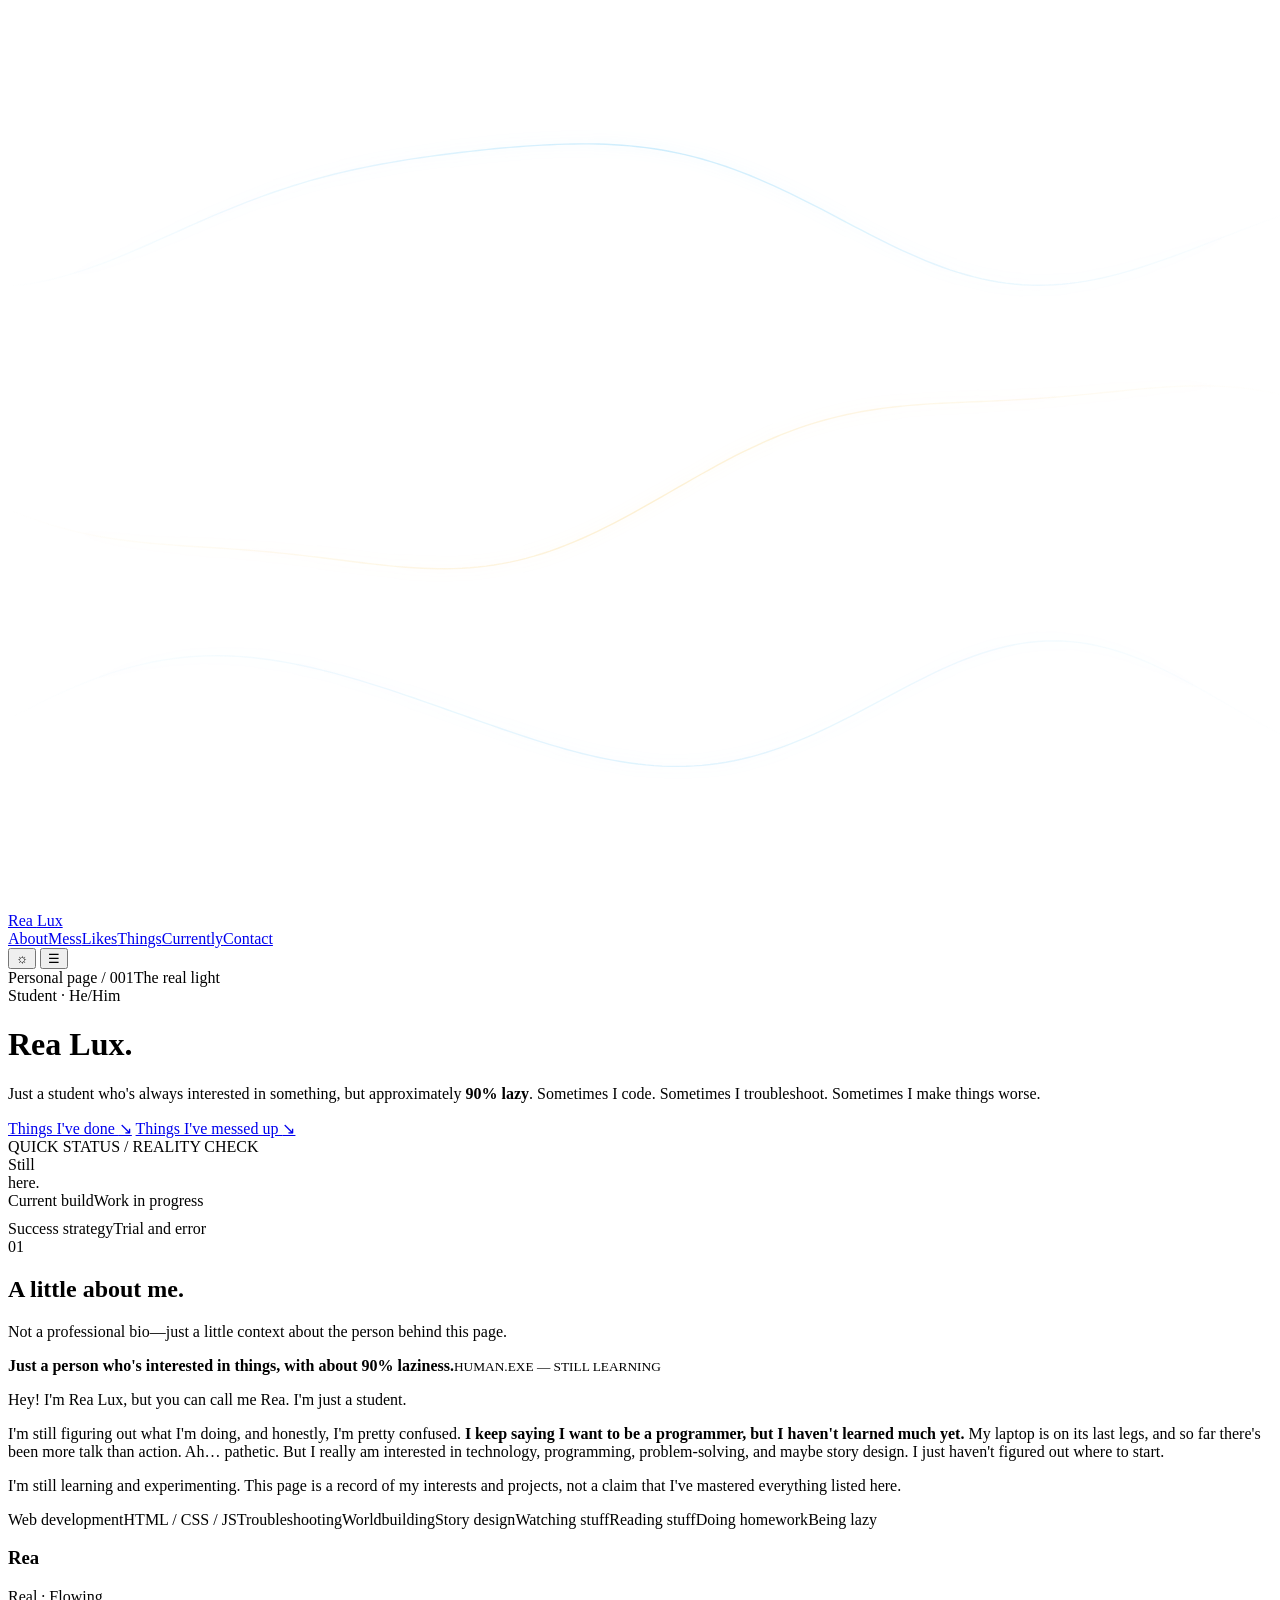
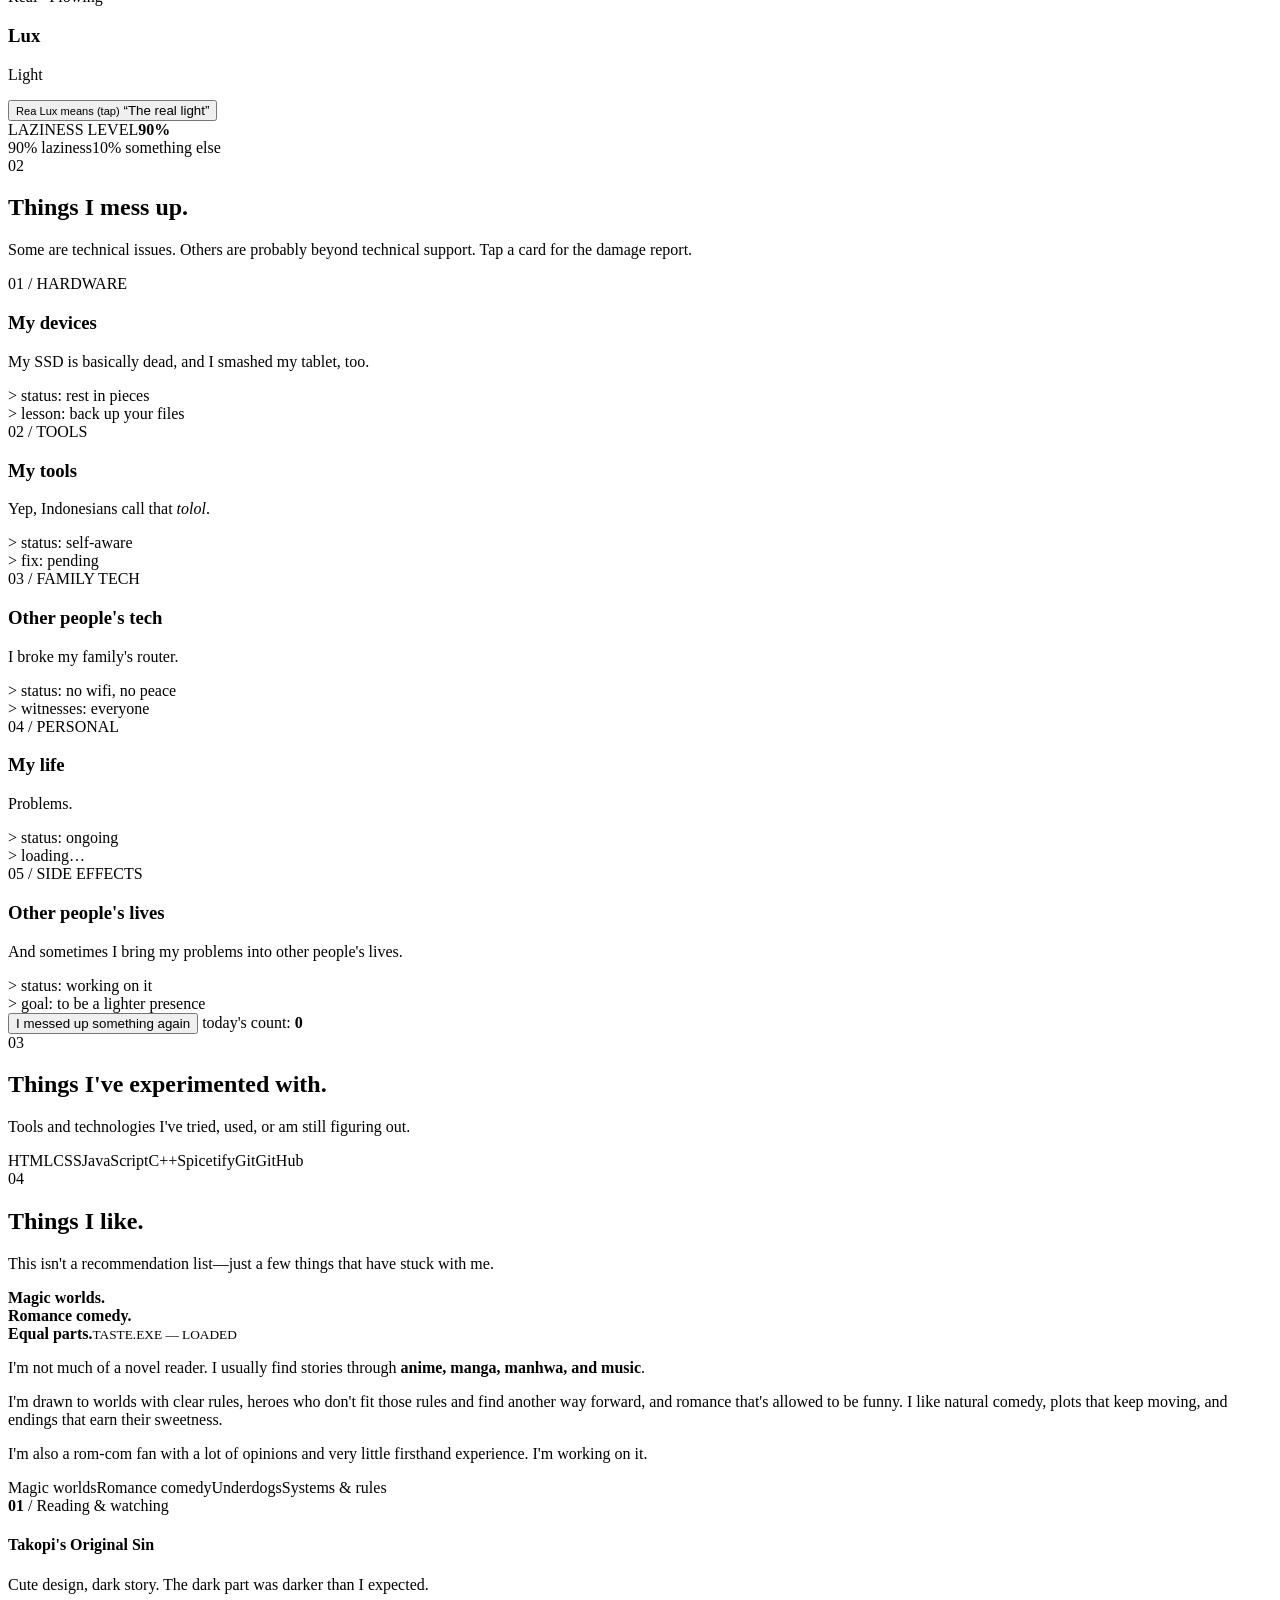
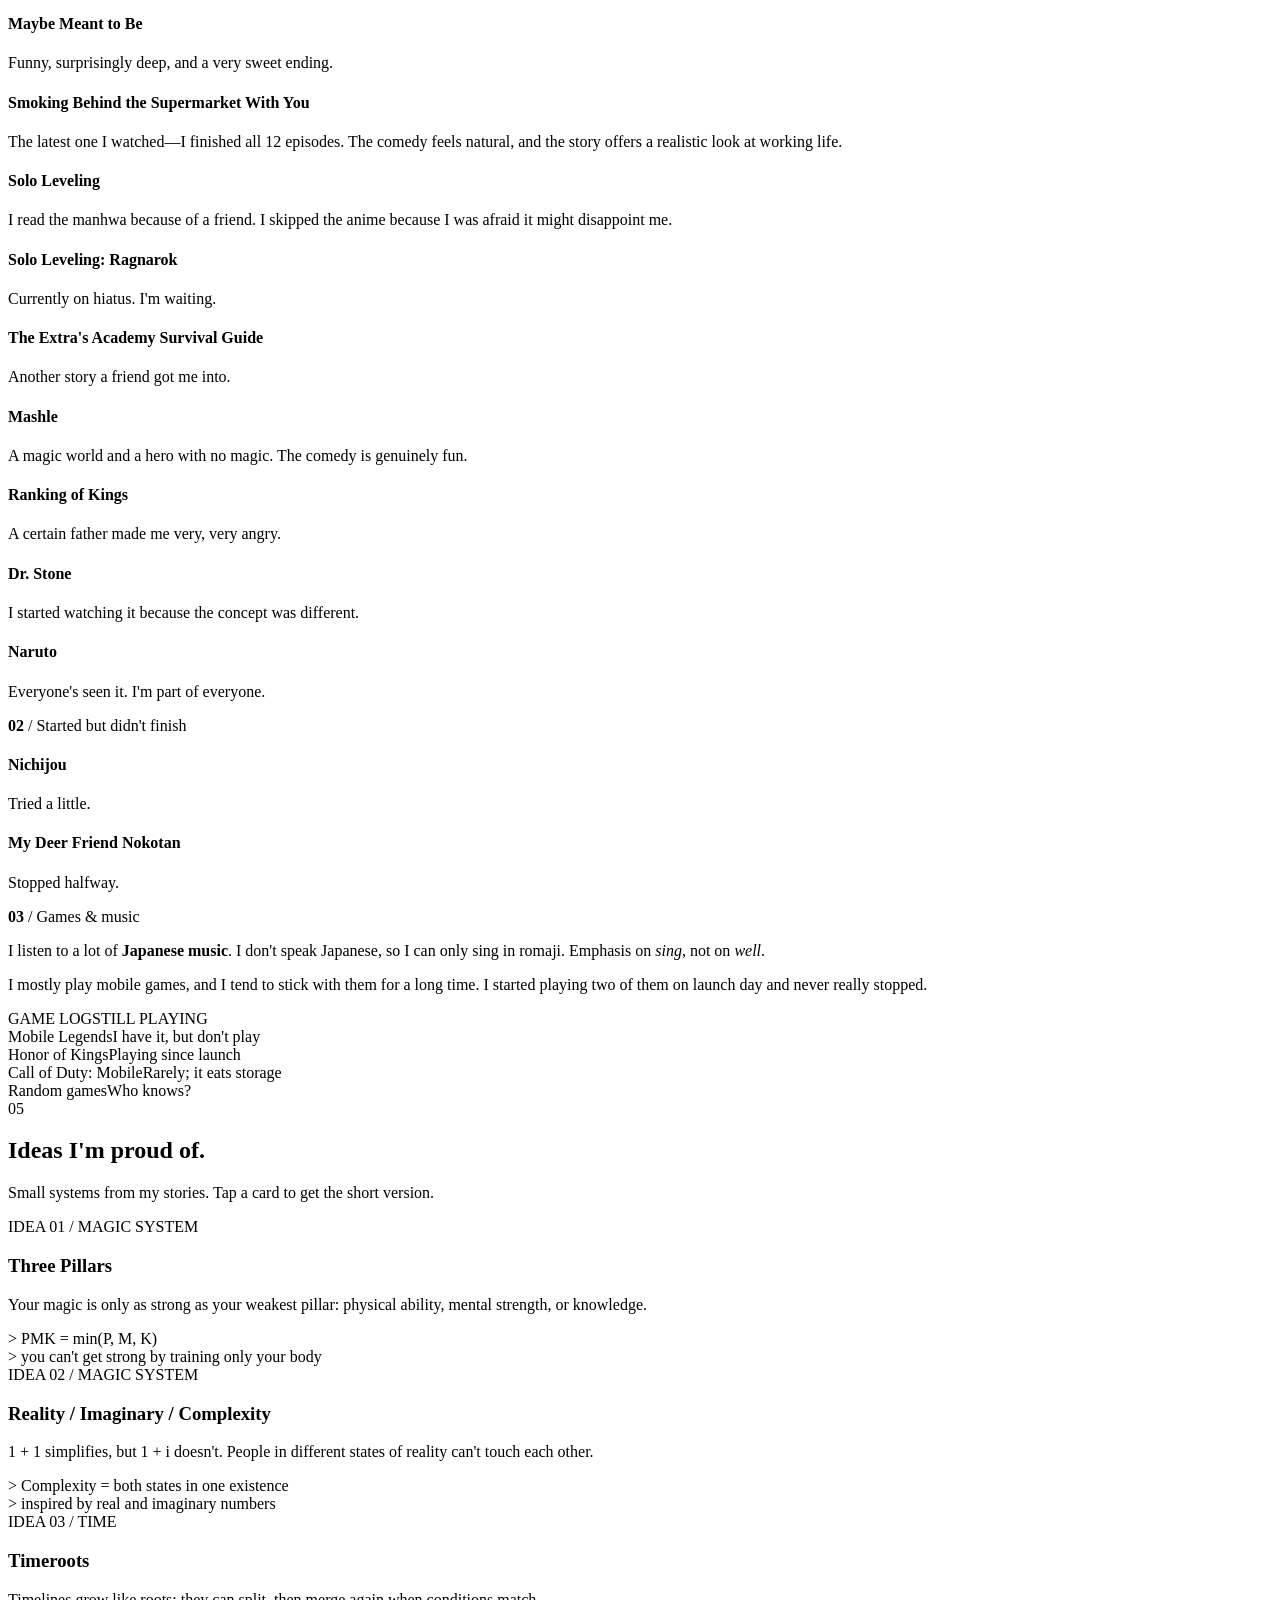
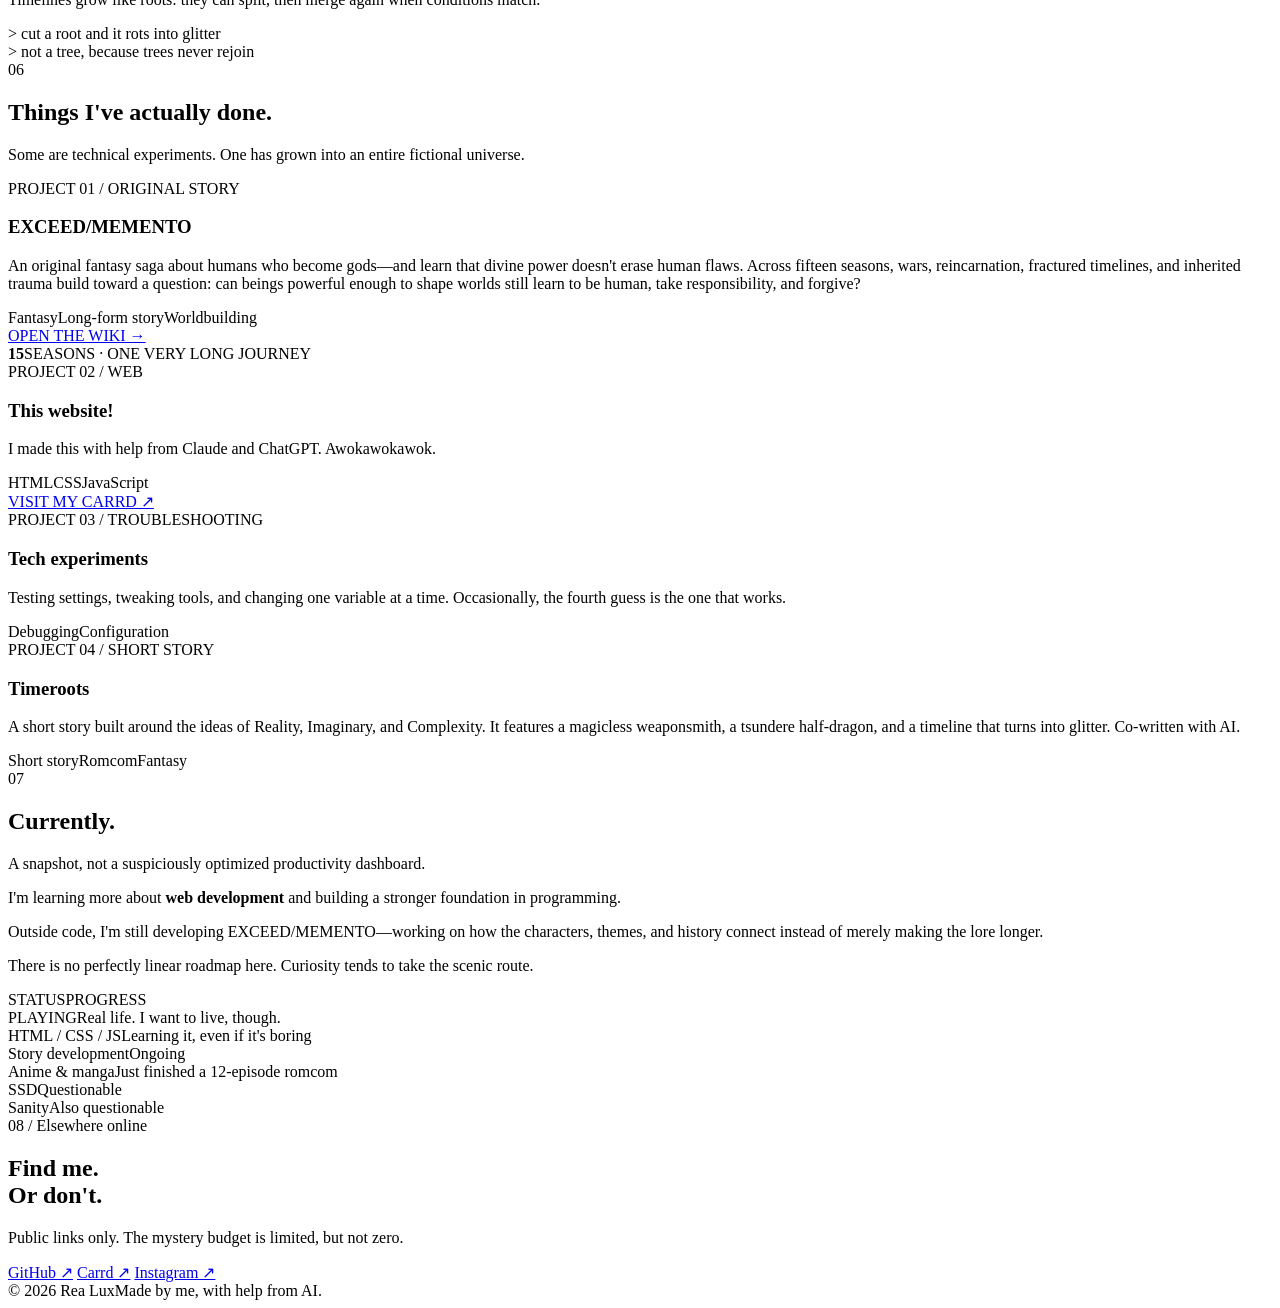
==== index.html @ b7e5e101 "Add files via upload Adding html" ====
<!DOCTYPE html>
<html lang="en">
<head>
<meta charset="UTF-8">
<meta name="viewport" content="width=device-width, initial-scale=1.0">
<meta name="description" content="Rea Lux — student">
<meta name="theme-color" content="#0b0b0d">
<title>Rea Lux — The Real Light</title>
<link rel="stylesheet" href="styles.css">
</head>
<body>
<canvas id="flow" aria-hidden="true"></canvas>

<header><nav class="wrap" aria-label="Main navigation">
  <a class="brand" href="#home">Rea <span>Lux</span></a>
  <div class="nav-right">
    <div class="nav-links" id="navLinks">
      <a href="#about">About</a><a href="#mess">Mess</a><a href="#likes">Likes</a><a href="#projects">Things</a><a href="#currently">Currently</a><a href="#contact">Contact</a>
    </div>
    <button class="icon-button" id="themeBtn" type="button" aria-label="Switch to light mode" title="Switch theme">☼</button>
    <button class="icon-button" id="menuBtn" type="button" aria-label="Open menu" aria-expanded="false">☰</button>
  </div>
</nav></header>

<main id="home">
  <!-- HERO -->
  <div class="wrap hero">
    <div class="hero-kicker"><span>Personal page / 001</span><span>The real light</span></div>
    <div class="hero-layout">
      <div>
        <div class="eyebrow">Student · He/Him</div>
        <h1><span class="rea">Rea</span> <span class="lux">Lux</span><span class="period">.</span></h1>
        <p class="hero-copy">Just a student who's always interested in something, but approximately <strong>90% lazy</strong>. Sometimes I code. Sometimes I troubleshoot. Sometimes I make things worse.</p>
        <div class="hero-actions">
          <a class="button primary" href="#projects">Things I've done <span>↘</span></a>
          <a class="button" href="#mess">Things I've messed up <span>↘</span></a>
        </div>
      </div>
      <aside class="hero-card">
        <div>
          <div class="hero-card-title">QUICK STATUS / REALITY CHECK</div>
          <div class="hero-card-mark">Still<br>here<span>.</span></div>
        </div>
        <div>
          <div class="card-rule"></div>
          <div class="meta-row"><span>Current build</span><span>Work in progress</span></div>
          <div class="meta-row" style="margin-top:10px"><span>Success strategy</span><span>Trial and error</span></div>
        </div>
      </aside>
    </div>
  </div>

  <!-- ABOUT -->
  <section id="about"><div class="wrap">
    <div class="section-heading reveal"><span class="section-index">01</span><h2>A little about me.</h2><p>Not a professional bio—just a little context about the person behind this page.</p></div>
    <div class="about-layout reveal">
      <div class="about-note"><strong>Just a person who's interested in things, with about 90% laziness.</strong><small>HUMAN.EXE — STILL LEARNING</small></div>
      <div class="about-copy">
        <p>Hey! I'm Rea Lux, but you can call me Rea. I'm just a student.</p>
        <p>I'm still figuring out what I'm doing, and honestly, I'm pretty confused. <strong>I keep saying I want to be a programmer, but I haven't learned much yet.</strong> My laptop is on its last legs, and so far there's been more talk than action. Ah… pathetic. But I really am interested in technology, programming, problem-solving, and maybe story design. I just haven't figured out where to start.</p>
        <p>I'm still learning and experimenting. This page is a record of my interests and projects, not a claim that I've mastered everything listed here.</p>
        <div class="chips"><span class="chip">Web development</span><span class="chip">HTML / CSS / JS</span><span class="chip">Troubleshooting</span><span class="chip">Worldbuilding</span><span class="chip">Story design</span><span class="chip">Watching stuff</span><span class="chip">Reading stuff</span><span class="chip">Doing homework</span><span class="chip">Being lazy</span></div>
      </div>
    </div>

    <div class="name-box reveal">
      <div class="name-part rea"><h3>Rea</h3><p>Real · Flowing</p></div>
      <div class="name-part lux"><h3>Lux</h3><p>Light</p></div>
      <button class="meaning" id="meaning" type="button" aria-label="Toggle meaning of Rea Lux">
        <small>Rea Lux means (tap)</small>
        <span class="big" id="meaningText">“The real light”</span>
      </button>
    </div>

    <div class="meter reveal" id="meter">
      <div class="meter-top"><span>LAZINESS LEVEL</span><b id="pct">0%</b></div>
      <div class="bar"><span id="barFill"></span></div>
      <div class="meter-legend"><span>90% laziness</span><span>10% something else</span></div>
    </div>
  </div></section>

  <!-- MESS -->
  <section id="mess"><div class="wrap">
    <div class="section-heading reveal"><span class="section-index">02</span><h2>Things I mess up.</h2><p>Some are technical issues. Others are probably beyond technical support. Tap a card for the damage report.</p></div>
    <div class="mess-grid">
      <article class="mess-card reveal" tabindex="0"><div class="card-index">01 / HARDWARE</div><h3>My devices</h3><p>My SSD is basically dead, and I smashed my tablet, too.</p><div class="extra">&gt; status: rest in pieces<br>&gt; lesson: back up your files</div></article>
      <article class="mess-card reveal" tabindex="0"><div class="card-index">02 / TOOLS</div><h3>My tools</h3><p>Yep, Indonesians call that <i>tolol</i>.</p><div class="extra">&gt; status: self-aware<br>&gt; fix: pending</div></article>
      <article class="mess-card reveal" tabindex="0"><div class="card-index">03 / FAMILY TECH</div><h3>Other people's tech</h3><p>I broke my family's router.</p><div class="extra">&gt; status: no wifi, no peace<br>&gt; witnesses: everyone</div></article>
      <article class="mess-card reveal" tabindex="0"><div class="card-index">04 / PERSONAL</div><h3>My life</h3><p>Problems.</p><div class="extra">&gt; status: ongoing<br>&gt; loading…</div></article>
      <article class="mess-card reveal" tabindex="0"><div class="card-index">05 / SIDE EFFECTS</div><h3>Other people's lives</h3><p>And sometimes I bring my problems into other people's lives.</p><div class="extra">&gt; status: working on it<br>&gt; goal: to be a lighter presence</div></article>
    </div>
    <div class="counter-row reveal">
      <button class="button" id="messBtn" type="button">I messed up something again</button>
      <span>today's count: <b id="messCount">0</b></span>
    </div>
  </div></section>

  <!-- THINGS -->
  <section id="things"><div class="wrap">
    <div class="section-heading reveal"><span class="section-index">03</span><h2>Things I've experimented with.</h2><p>Tools and technologies I've tried, used, or am still figuring out.</p></div>
    <div class="chips reveal"><span class="chip">HTML</span><span class="chip">CSS</span><span class="chip">JavaScript</span><span class="chip">C++</span><span class="chip">Spicetify</span><span class="chip">Git</span><span class="chip">GitHub</span></div>
  </div></section>

  <!-- LIKES -->
  <section id="likes"><div class="wrap">
    <div class="section-heading reveal"><span class="section-index">04</span><h2>Things I like.</h2><p>This isn't a recommendation list—just a few things that have stuck with me.</p></div>
    <div class="about-layout reveal">
      <div class="about-note"><strong>Magic worlds.<br>Romance comedy.<br>Equal parts.</strong><small>TASTE.EXE — LOADED</small></div>
      <div class="about-copy">
        <p>I'm not much of a novel reader. I usually find stories through <strong>anime, manga, manhwa, and music</strong>.</p>
        <p>I'm drawn to worlds with clear rules, heroes who don't fit those rules and find another way forward, and romance that's allowed to be funny. I like natural comedy, plots that keep moving, and endings that earn their sweetness.</p>
        <p>I'm also a rom-com fan with a lot of opinions and very little firsthand experience. I'm working on it.</p>
        <div class="chips"><span class="chip">Magic worlds</span><span class="chip">Romance comedy</span><span class="chip">Underdogs</span><span class="chip">Systems &amp; rules</span></div>
      </div>
    </div>

    <div class="sub-label reveal"><b>01</b> / Reading &amp; watching</div>
    <div class="shelf reveal">
      <div class="item"><h4>Takopi's Original Sin</h4><p>Cute design, dark story. The dark part was darker than I expected.</p></div>
      <div class="item"><h4>Maybe Meant to Be</h4><p>Funny, surprisingly deep, and a very sweet ending.</p></div>
      <div class="item"><h4>Smoking Behind the Supermarket With You</h4><p>The latest one I watched—I finished all 12 episodes. The comedy feels natural, and the story offers a realistic look at working life.</p></div>
      <div class="item"><h4>Solo Leveling</h4><p>I read the manhwa because of a friend. I skipped the anime because I was afraid it might disappoint me.</p></div>
      <div class="item"><h4>Solo Leveling: Ragnarok</h4><p>Currently on hiatus. I'm waiting.</p></div>
      <div class="item"><h4>The Extra's Academy Survival Guide</h4><p>Another story a friend got me into.</p></div>
      <div class="item"><h4>Mashle</h4><p>A magic world and a hero with no magic. The comedy is genuinely fun.</p></div>
      <div class="item"><h4>Ranking of Kings</h4><p>A certain father made me very, very angry.</p></div>
      <div class="item"><h4>Dr. Stone</h4><p>I started watching it because the concept was different.</p></div>
      <div class="item"><h4>Naruto</h4><p>Everyone's seen it. I'm part of everyone.</p></div>
    </div>

    <div class="sub-label reveal"><b>02</b> / Started but didn't finish</div>
    <div class="shelf reveal">
      <div class="item dim"><h4>Nichijou</h4><p>Tried a little.</p></div>
      <div class="item dim"><h4>My Deer Friend Nokotan</h4><p>Stopped halfway.</p></div>
    </div>

    <div class="sub-label reveal"><b>03</b> / Games &amp; music</div>
    <div class="current-layout reveal">
      <div class="current-copy">
        <p>I listen to a lot of <strong>Japanese music</strong>. I don't speak Japanese, so I can only sing in romaji. Emphasis on <em>sing</em>, not on <em>well</em>.</p>
        <p>I mostly play mobile games, and I tend to stick with them for a long time. I started playing two of them on launch day and never really stopped.</p>
      </div>
      <div class="status-card">
        <div class="status-head"><span>GAME LOG</span><span>STILL PLAYING</span></div>
        <div class="status-row"><span>Mobile Legends</span><span>I have it, but don't play</span></div>
        <div class="status-row"><span>Honor of Kings</span><span>Playing since launch</span></div>
        <div class="status-row"><span>Call of Duty: Mobile</span><span>Rarely; it eats storage</span></div>
        <div class="status-row"><span>Random games</span><span>Who knows?</span></div>
      </div>
    </div>
  </div></section>

  <!-- IDEAS -->
  <section id="ideas"><div class="wrap">
    <div class="section-heading reveal"><span class="section-index">05</span><h2>Ideas I'm proud of.</h2><p>Small systems from my stories. Tap a card to get the short version.</p></div>
    <div class="mess-grid">
      <article class="mess-card reveal" tabindex="0"><div class="card-index">IDEA 01 / MAGIC SYSTEM</div><h3>Three Pillars</h3><p>Your magic is only as strong as your weakest pillar: physical ability, mental strength, or knowledge.</p><div class="extra">&gt; PMK = min(P, M, K)<br>&gt; you can't get strong by training only your body</div></article>
      <article class="mess-card reveal" tabindex="0"><div class="card-index">IDEA 02 / MAGIC SYSTEM</div><h3>Reality / Imaginary / Complexity</h3><p>1 + 1 simplifies, but 1 + i doesn't. People in different states of reality can't touch each other.</p><div class="extra">&gt; Complexity = both states in one existence<br>&gt; inspired by real and imaginary numbers</div></article>
      <article class="mess-card reveal" tabindex="0"><div class="card-index">IDEA 03 / TIME</div><h3>Timeroots</h3><p>Timelines grow like roots: they can split, then merge again when conditions match.</p><div class="extra">&gt; cut a root and it rots into glitter<br>&gt; not a tree, because trees never rejoin</div></article>
    </div>
  </div></section>

  <!-- PROJECTS -->
  <section id="projects"><div class="wrap">
    <div class="section-heading reveal"><span class="section-index">06</span><h2>Things I've actually done.</h2><p>Some are technical experiments. One has grown into an entire fictional universe.</p></div>
    <div class="project-grid">
      <article class="project featured reveal">
        <div>
          <div class="card-index">PROJECT 01 / ORIGINAL STORY</div>
          <h3>EXCEED/MEMENTO</h3>
          <p>An original fantasy saga about humans who become gods—and learn that divine power doesn't erase human flaws. Across fifteen seasons, wars, reincarnation, fractured timelines, and inherited trauma build toward a question: can beings powerful enough to shape worlds still learn to be human, take responsibility, and forgive?</p>
          <div class="chips"><span class="chip">Fantasy</span><span class="chip">Long-form story</span><span class="chip">Worldbuilding</span></div>
          <a class="project-link" href="exceed-memento-wiki.html">OPEN THE WIKI →</a>
        </div>
        <aside class="project-stat"><strong>15</strong><span>SEASONS · ONE VERY LONG JOURNEY</span></aside>
      </article>
      <article class="project reveal">
        <div class="card-index">PROJECT 02 / WEB</div>
        <h3>This website!</h3>
        <p>I made this with help from Claude and ChatGPT. Awokawokawok.</p>
        <div class="chips"><span class="chip">HTML</span><span class="chip">CSS</span><span class="chip">JavaScript</span></div>
        <a class="project-link" href="https://realux.carrd.co/" target="_blank" rel="noopener noreferrer">VISIT MY CARRD ↗</a>
      </article>
      <article class="project reveal">
        <div class="card-index">PROJECT 03 / TROUBLESHOOTING</div>
        <h3>Tech experiments</h3>
        <p>Testing settings, tweaking tools, and changing one variable at a time. Occasionally, the fourth guess is the one that works.</p>
        <div class="chips"><span class="chip">Debugging</span><span class="chip">Configuration</span></div>
      </article>
      <article class="project reveal">
        <div class="card-index">PROJECT 04 / SHORT STORY</div>
        <h3>Timeroots</h3>
        <p>A short story built around the ideas of Reality, Imaginary, and Complexity. It features a magicless weaponsmith, a tsundere half-dragon, and a timeline that turns into glitter. Co-written with AI.</p>
        <div class="chips"><span class="chip">Short story</span><span class="chip">Romcom</span><span class="chip">Fantasy</span></div>
      </article>
    </div>
  </div></section>

  <!-- CURRENTLY -->
  <section id="currently"><div class="wrap">
    <div class="section-heading reveal"><span class="section-index">07</span><h2>Currently.</h2><p>A snapshot, not a suspiciously optimized productivity dashboard.</p></div>
    <div class="current-layout reveal">
      <div class="current-copy">
        <p>I'm learning more about <strong>web development</strong> and building a stronger foundation in programming.</p>
        <p>Outside code, I'm still developing EXCEED/MEMENTO—working on how the characters, themes, and history connect instead of merely making the lore longer.</p>
        <p>There is no perfectly linear roadmap here. Curiosity tends to take the scenic route.</p>
      </div>
      <div class="status-card">
        <div class="status-head"><span>STATUS</span><span>PROGRESS</span></div>
        <div class="status-row"><span>PLAYING</span><span>Real life. I want to live, though.</span></div>
        <div class="status-row"><span>HTML / CSS / JS</span><span>Learning it, even if it's boring</span></div>
        <div class="status-row"><span>Story development</span><span>Ongoing</span></div>
        <div class="status-row"><span>Anime &amp; manga</span><span>Just finished a 12-episode romcom</span></div>
        <div class="status-row"><span>SSD</span><span>Questionable</span></div>
        <div class="status-row"><span>Sanity</span><span>Also questionable</span></div>
      </div>
    </div>
  </div></section>

  <!-- CONTACT -->
  <section id="contact"><div class="wrap">
    <div class="contact-panel reveal">
      <div>
        <div class="eyebrow">08 / Elsewhere online</div>
        <h2>Find me.<br>Or don't.</h2>
        <p>Public links only. The mystery budget is limited, but not zero.</p>
        <div class="contact-links">
          <a href="https://github.com/Rea-Lux-Null" target="_blank" rel="noopener noreferrer">GitHub ↗</a>
          <a href="https://realux.carrd.co/" target="_blank" rel="noopener noreferrer">Carrd ↗</a>
          <a href="https://www.instagram.com/asrarea_lux" target="_blank" rel="noopener noreferrer">Instagram ↗</a>
        </div>
      </div>
    </div>
  </div></section>
</main>

<footer><div class="wrap footer-row"><span>© <span id="year"></span> Rea Lux</span><span>Made by me, with help from AI.</span></div></footer>
<div class="toast" id="toast" role="status" aria-live="polite"></div>

<script src="script.js" defer></script>
</body>
</html>
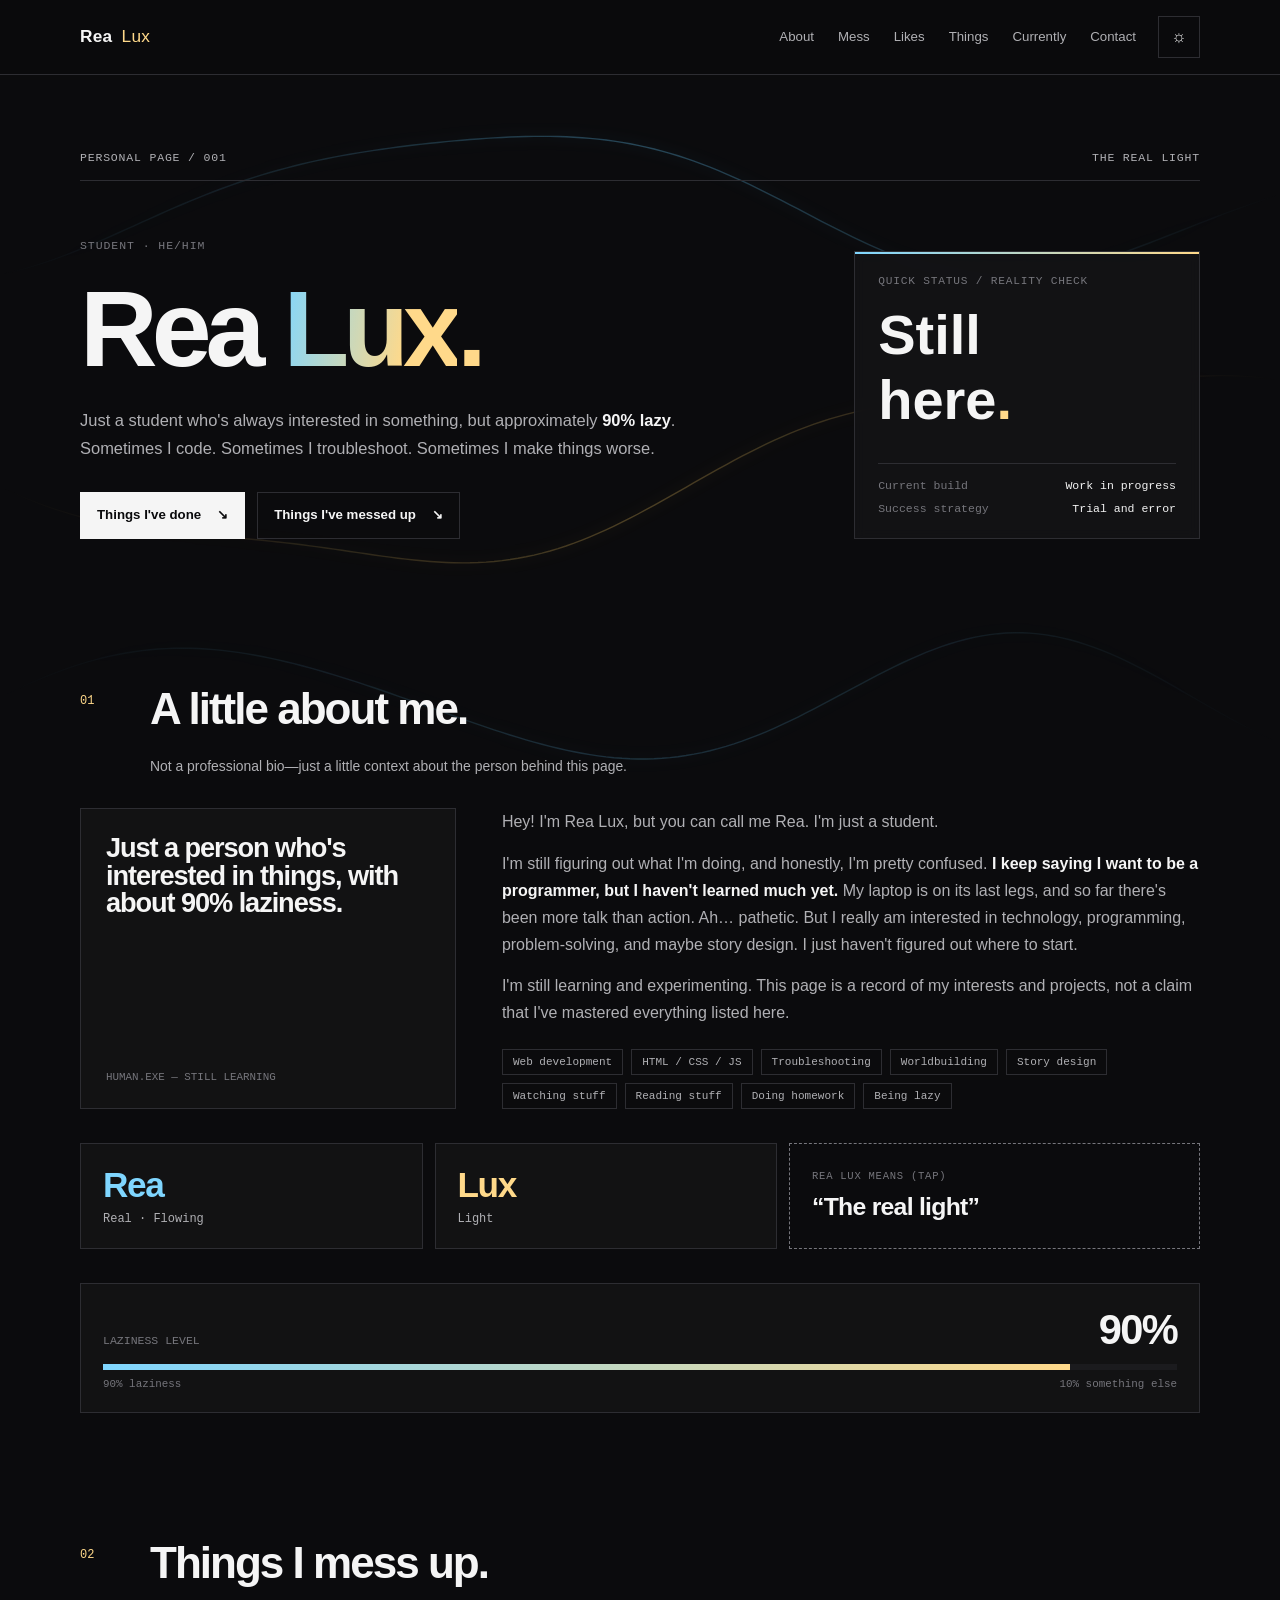
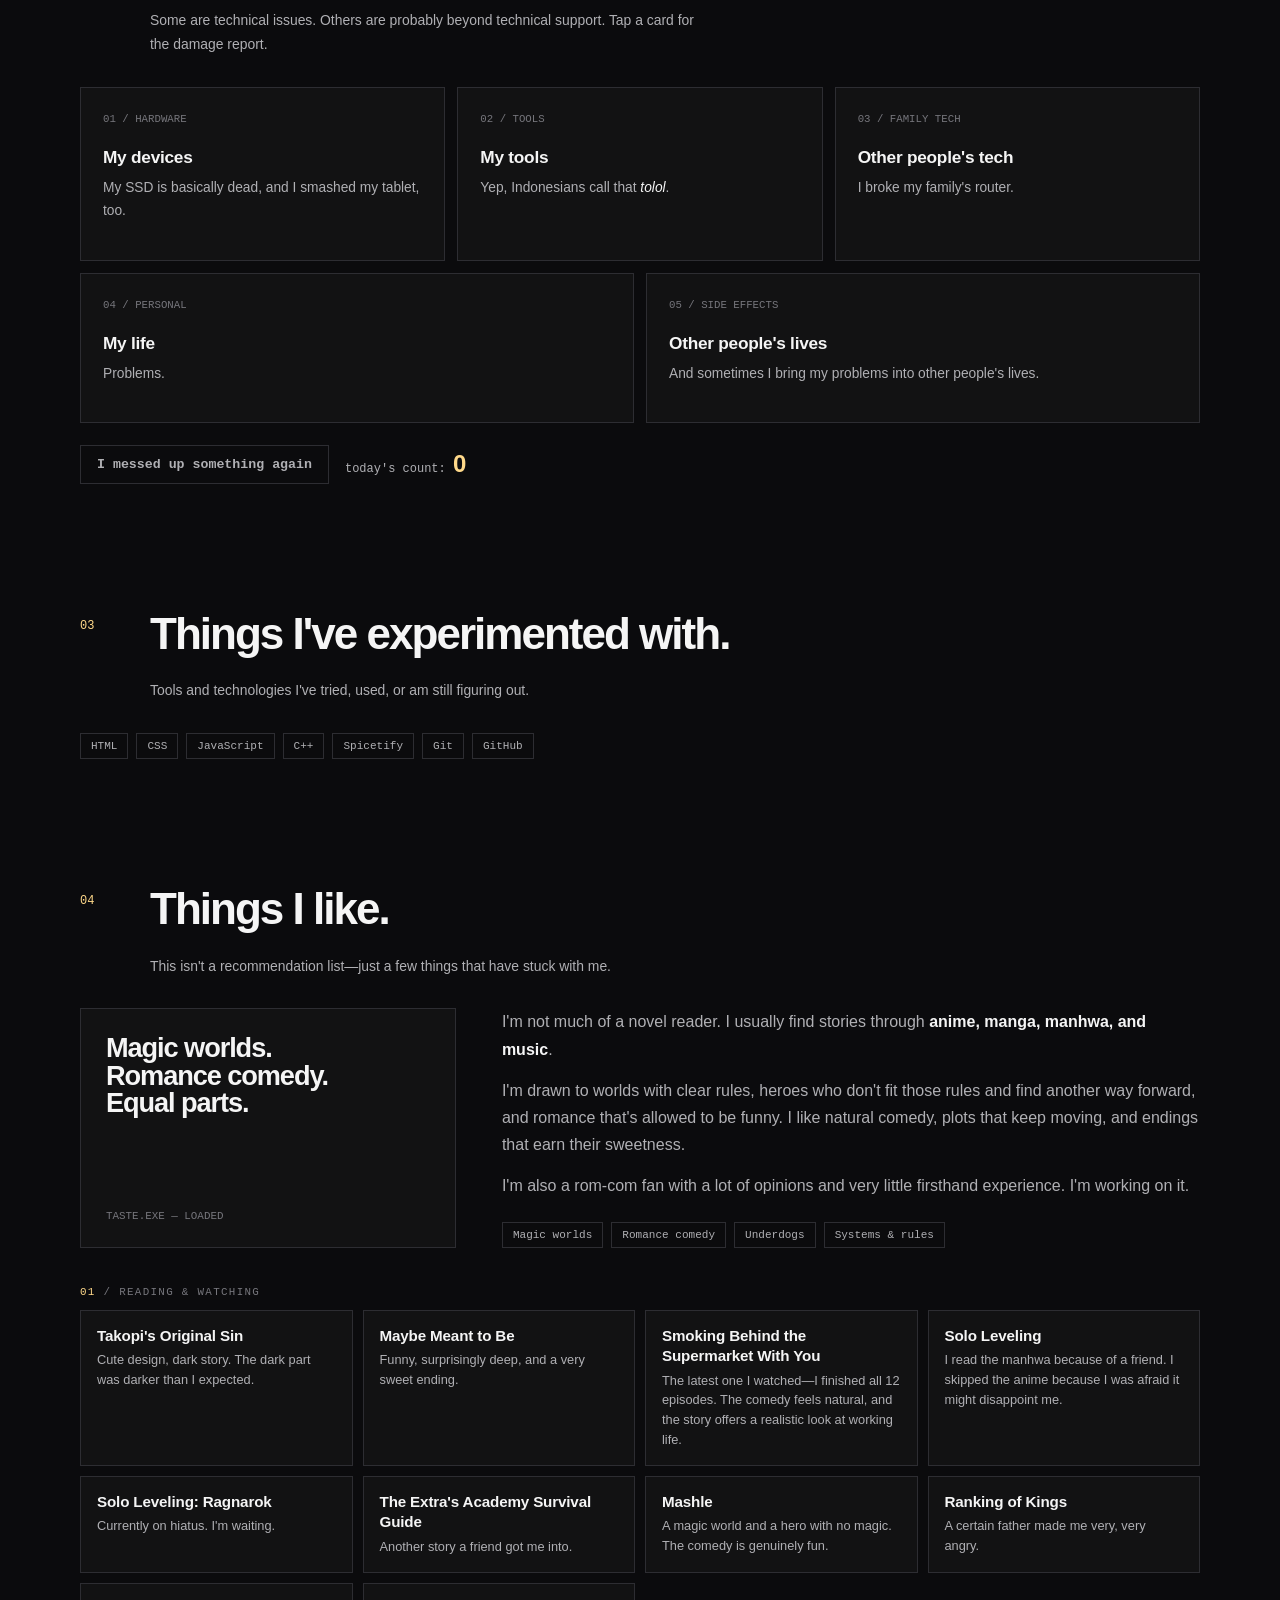
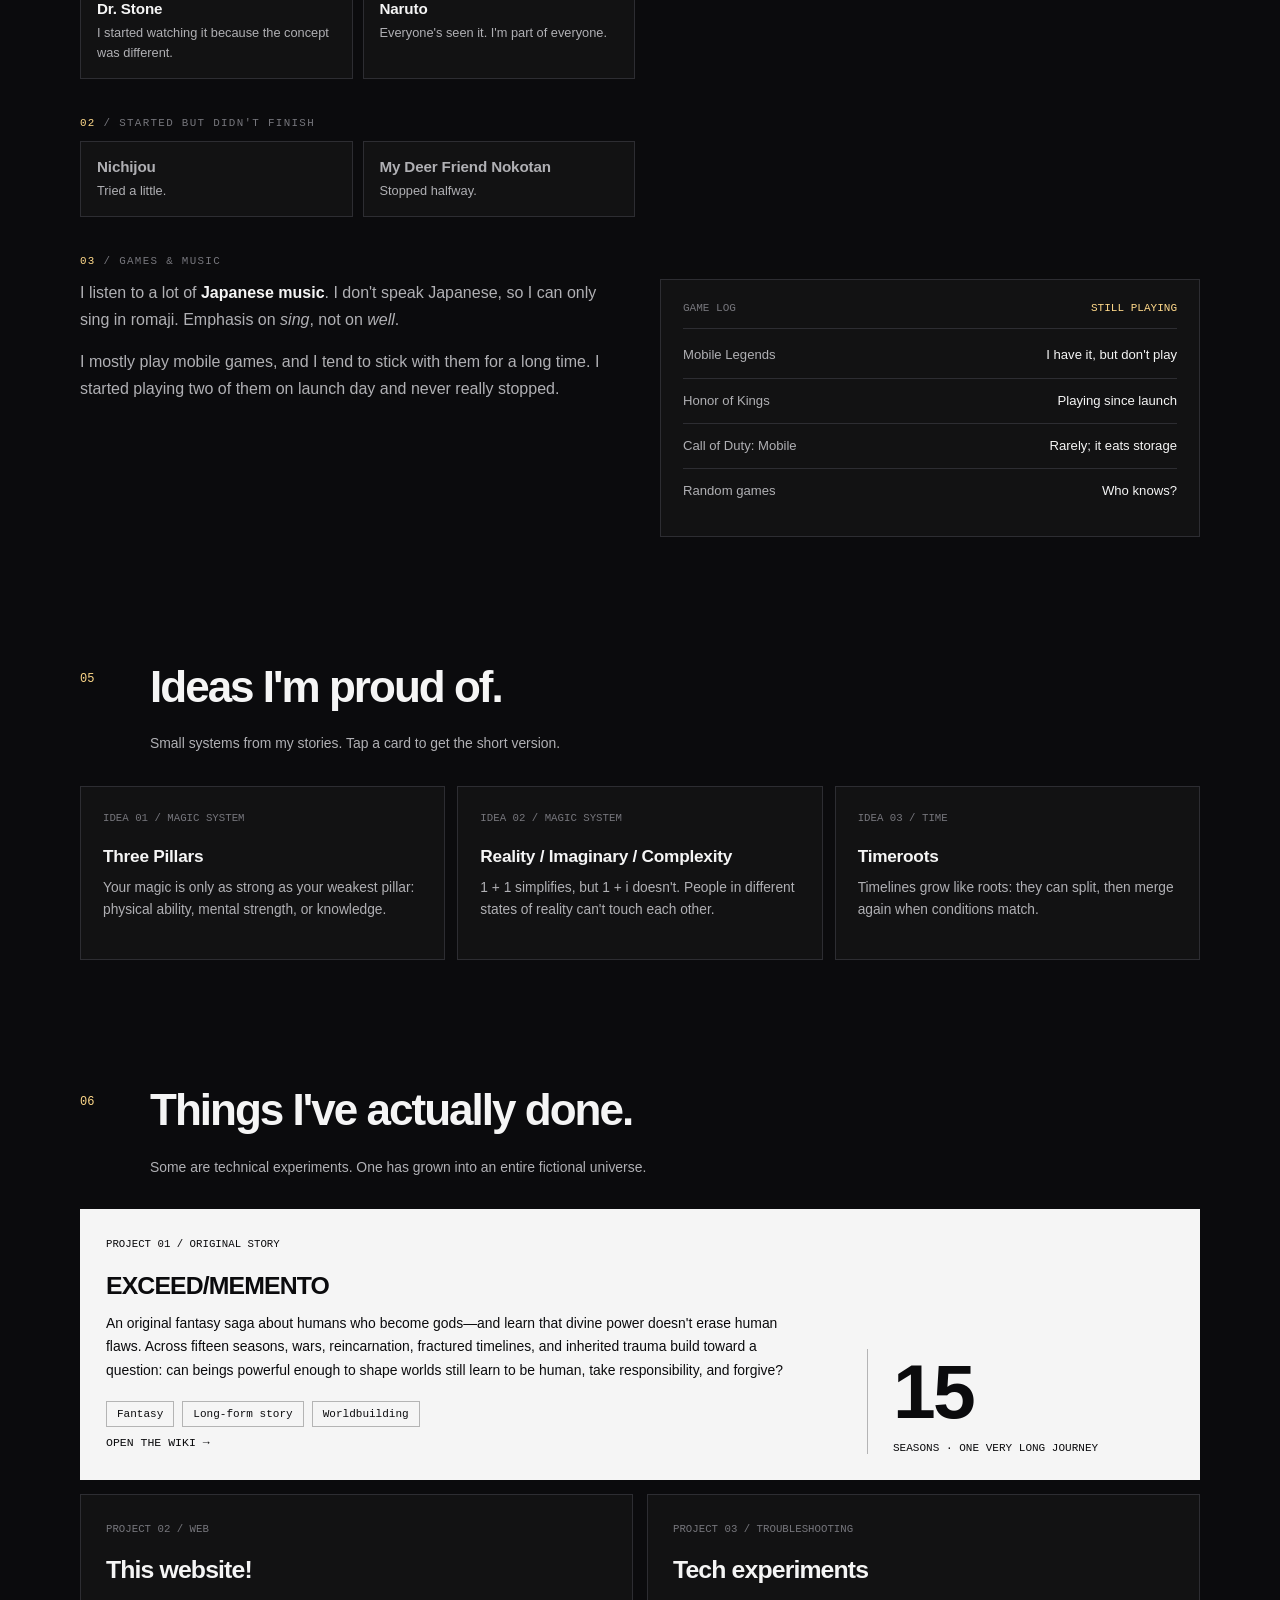
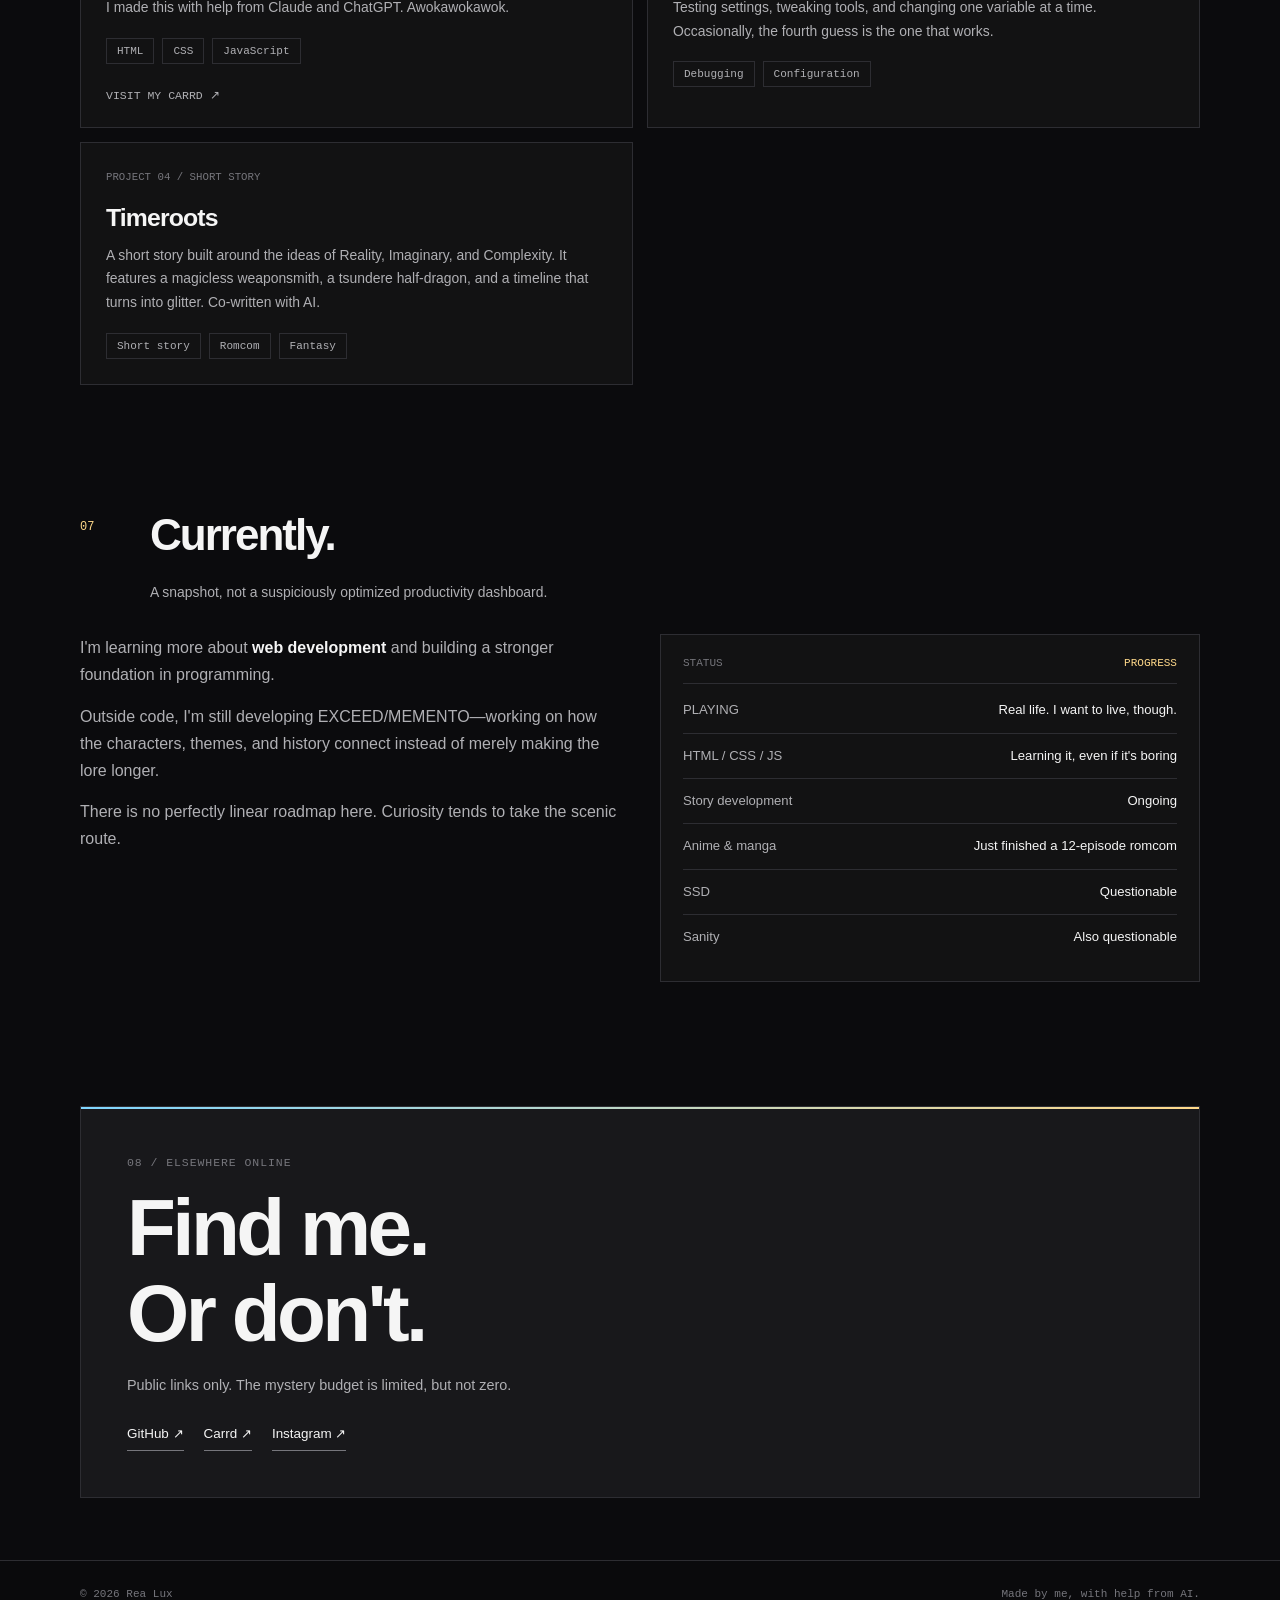
==== commit 37e79f4f: "Combine CSS and JS into HTML I'm lazy" ====
--- a/index.html
+++ b/index.html
@@ -6,7 +6,246 @@
 <meta name="description" content="Rea Lux — student">
 <meta name="theme-color" content="#0b0b0d">
 <title>Rea Lux — The Real Light</title>
-<link rel="stylesheet" href="styles.css">
+<style>
+@import url('https://fonts.googleapis.com/css2?family=DM+Mono:wght@400;500&family=Manrope:wght@400;500;600;700;800&display=swap');
+:root{
+  color-scheme:dark;
+  --bg:#0b0b0d;--panel:#141416;--panel2:#1b1b1e;
+  --text:#f5f5f5;--muted:#b0b0b4;--soft:#76767c;--line:#2d2d32;
+  --nav:rgba(11,11,13,.88);
+  --lux:#ffd98a;   /* Lux = light  */
+  --rea:#7fd6ff;   /* Rea = flowing */
+}
+body.light{
+  color-scheme:light;
+  --bg:#f7f6f1;--panel:#ffffff;--panel2:#eeede6;
+  --text:#17171a;--muted:#55555c;--soft:#7c7c84;--line:#d8d6cc;
+  --nav:rgba(247,246,241,.9);
+  --lux:#c27d0a;--rea:#1f86b8;
+}
+*{box-sizing:border-box;margin:0;padding:0}
+html{scroll-behavior:smooth;scroll-padding-top:85px}
+body{font-family:'Manrope',Arial,sans-serif;background:var(--bg);color:var(--text);line-height:1.7;transition:background .35s,color .35s;overflow-x:hidden;-webkit-font-smoothing:antialiased}
+a{color:inherit;text-decoration:none}
+button{font:inherit;color:inherit}
+::selection{background:var(--lux);color:#111}
+.mono,.eyebrow,.section-index,.card-index,footer{font-family:'DM Mono',monospace}
+.wrap{width:min(1120px,calc(100% - 48px));margin-inline:auto}
+
+#flow{position:fixed;inset:0;width:100%;height:100%;z-index:0;pointer-events:none}
+header,main,footer{position:relative;z-index:1}
+
+/* nav */
+header{position:sticky;top:0;z-index:50;background:var(--nav);backdrop-filter:blur(14px);-webkit-backdrop-filter:blur(14px);border-bottom:1px solid var(--line)}
+nav{height:74px;display:flex;align-items:center;justify-content:space-between;gap:24px}
+.brand{font-size:1.08rem;font-weight:800;letter-spacing:.015em;white-space:nowrap}
+.brand span{font-weight:500;color:var(--lux);margin-left:4px}
+.nav-right,.nav-links{display:flex;align-items:center}
+.nav-right{gap:22px}
+.nav-links{gap:24px;color:var(--muted);font-size:.83rem}
+.nav-links a:hover{color:var(--text)}
+.icon-button{width:42px;height:42px;border:1px solid var(--line);background:transparent;cursor:pointer;display:grid;place-items:center;font-size:1.05rem;transition:background .2s,border-color .2s}
+.icon-button:hover{background:var(--panel2);border-color:var(--lux)}
+#menuBtn{display:none}
+
+/* hero */
+.hero{padding:76px 0 82px}
+.hero-kicker{display:flex;justify-content:space-between;align-items:center;gap:18px;padding-bottom:16px;border-bottom:1px solid var(--line);font:.72rem 'DM Mono',monospace;color:var(--muted);text-transform:uppercase;letter-spacing:.07em}
+.hero-layout{display:grid;grid-template-columns:minmax(0,1.35fr) minmax(250px,.65fr);gap:56px;align-items:end;padding-top:55px}
+.eyebrow{font-size:.72rem;text-transform:uppercase;letter-spacing:.08em;color:var(--soft)}
+h1{font-size:clamp(3.5rem,8.4vw,7.4rem);line-height:1.03;letter-spacing:-.055em;font-weight:800;margin:18px 0 22px}
+h1 .rea{color:var(--text)}
+h1 .lux{background:linear-gradient(100deg,var(--rea),var(--lux) 70%);-webkit-background-clip:text;background-clip:text;color:transparent}
+h1 .period{color:var(--lux)}
+.hero-copy{max-width:620px;color:var(--muted);font-size:1.03rem}
+.hero-copy strong{color:var(--text);font-weight:600}
+.hero-actions{display:flex;flex-wrap:wrap;gap:12px;margin-top:30px}
+.button{display:inline-flex;align-items:center;justify-content:center;gap:16px;padding:11px 16px;border:1px solid var(--line);font-size:.83rem;font-weight:700;transition:transform .2s,border-color .2s,background .2s;cursor:pointer;background:transparent}
+.button:hover{transform:translateY(-2px);border-color:var(--lux)}
+.button.primary{background:var(--text);color:var(--bg);border-color:var(--text)}
+.button.primary:hover{box-shadow:0 0 28px color-mix(in srgb,var(--lux) 40%,transparent)}
+.hero-card{border:1px solid var(--line);padding:23px;background:color-mix(in srgb,var(--panel) 82%,transparent);backdrop-filter:blur(6px);min-height:255px;display:flex;flex-direction:column;justify-content:space-between;position:relative;overflow:hidden}
+.hero-card::after{content:"";position:absolute;left:0;top:0;height:2px;width:100%;background:linear-gradient(90deg,var(--rea),var(--lux))}
+.hero-card-title{font:.7rem 'DM Mono',monospace;color:var(--soft);letter-spacing:.07em}
+.hero-card-mark{font-size:3.5rem;line-height:1.15;font-weight:800;padding:16px 0}
+.hero-card-mark span{color:var(--lux)}
+.card-rule{height:1px;background:var(--line);margin:15px 0}
+.meta-row{display:flex;justify-content:space-between;gap:15px;font:.72rem 'DM Mono',monospace}
+.meta-row span:first-child{color:var(--soft)}
+.meta-row span:last-child{text-align:right}
+
+/* sections */
+section{padding:62px 0}
+.section-heading{display:grid;grid-template-columns:56px minmax(0,1fr);gap:14px;margin-bottom:30px;align-items:start}
+.section-index{font-size:.75rem;color:var(--lux);padding-top:8px}
+.section-heading h2{font-size:clamp(1.8rem,4vw,2.75rem);line-height:1.2;letter-spacing:-.045em;font-weight:800}
+.section-heading p{grid-column:2;color:var(--muted);font-size:.87rem;max-width:560px;margin-top:5px}
+
+.reveal{opacity:0;transform:translateY(22px);transition:opacity .7s ease,transform .7s ease}
+.reveal.in{opacity:1;transform:none}
+
+/* about + name */
+.about-layout{display:grid;grid-template-columns:.7fr 1.3fr;gap:46px}
+.about-note{padding:25px;border:1px solid var(--line);background:color-mix(in srgb,var(--panel) 85%,transparent);display:flex;flex-direction:column;justify-content:space-between;min-height:210px}
+.about-note strong{font-size:1.7rem;line-height:1;letter-spacing:-.04em}
+.about-note small{font:.68rem 'DM Mono',monospace;color:var(--soft);margin-top:20px}
+.about-copy{color:var(--muted)}
+.about-copy p+p{margin-top:14px}
+.about-copy strong{color:var(--text)}
+.chips{display:flex;flex-wrap:wrap;gap:8px;margin-top:22px}
+.chip{padding:6px 10px;border:1px solid var(--line);font:.69rem 'DM Mono',monospace;color:var(--muted);transition:border-color .2s,color .2s}
+.chip:hover{border-color:var(--rea);color:var(--text)}
+
+.name-box{margin-top:34px;display:grid;grid-template-columns:1fr 1fr 1.2fr;gap:12px}
+.name-part{border:1px solid var(--line);background:color-mix(in srgb,var(--panel) 85%,transparent);padding:22px}
+.name-part h3{font-size:2.2rem;letter-spacing:-.04em;line-height:1.1}
+.name-part.rea h3{color:var(--rea)}
+.name-part.lux h3{color:var(--lux)}
+.name-part p{margin-top:8px;font:.75rem 'DM Mono',monospace;color:var(--muted)}
+.meaning{border:1px dashed var(--soft);background:transparent;padding:22px;cursor:pointer;text-align:left;transition:border-color .25s,background .25s}
+.meaning:hover{border-color:var(--lux);background:color-mix(in srgb,var(--lux) 6%,transparent)}
+.meaning small{display:block;font:.66rem 'DM Mono',monospace;color:var(--soft);letter-spacing:.07em;text-transform:uppercase}
+.meaning .big{display:block;margin-top:10px;font-size:1.55rem;font-weight:700;letter-spacing:-.03em;line-height:1.25;transition:opacity .25s,transform .25s}
+.meaning .big.swap{opacity:0;transform:translateY(6px)}
+
+/* laziness meter */
+.meter{margin-top:34px;border:1px solid var(--line);background:color-mix(in srgb,var(--panel) 85%,transparent);padding:22px}
+.meter-top{display:flex;justify-content:space-between;align-items:baseline;font:.72rem 'DM Mono',monospace;color:var(--soft)}
+.meter-top b{font:800 2.6rem 'Manrope',sans-serif;color:var(--text);letter-spacing:-.04em}
+.bar{height:6px;background:var(--panel2);margin-top:10px;overflow:hidden}
+.bar span{display:block;height:100%;width:0;background:linear-gradient(90deg,var(--rea),var(--lux));transition:width 1.8s cubic-bezier(.2,.8,.2,1)}
+.meter-legend{display:flex;justify-content:space-between;margin-top:8px;font:.68rem 'DM Mono',monospace;color:var(--soft)}
+
+/* mess cards */
+.mess-grid{display:grid;grid-template-columns:repeat(6,minmax(0,1fr));gap:12px}
+.mess-card{--mx:50%;--my:50%;grid-column:span 2;border:1px solid var(--line);background:color-mix(in srgb,var(--panel) 85%,transparent);padding:22px;min-height:174px;display:flex;flex-direction:column;transition:transform .2s,border-color .2s;position:relative;overflow:hidden;cursor:pointer}
+.mess-card::before{content:"";position:absolute;inset:0;pointer-events:none;opacity:0;transition:opacity .3s;background:radial-gradient(260px circle at var(--mx) var(--my),color-mix(in srgb,var(--lux) 14%,transparent),transparent 65%)}
+.mess-card:hover{transform:translateY(-3px);border-color:var(--lux)}
+.mess-card:hover::before{opacity:1}
+.mess-card:nth-child(4),.mess-card:nth-child(5){grid-column:span 3;min-height:150px}
+.card-index{font-size:.67rem;color:var(--soft);position:relative}
+.mess-card h3{font-size:1.08rem;line-height:1.35;font-weight:800;margin:18px 0 8px;letter-spacing:-.015em;position:relative}
+.mess-card p{font-size:.86rem;color:var(--muted);line-height:1.65;position:relative}
+.mess-card p i{color:var(--text)}
+.mess-card .extra{position:relative;max-height:0;opacity:0;overflow:hidden;font:.75rem 'DM Mono',monospace;color:var(--rea);transition:max-height .4s,opacity .4s,margin .4s}
+.mess-card.open .extra{max-height:90px;opacity:1;margin-top:14px}
+
+.counter-row{margin-top:22px;display:flex;flex-wrap:wrap;gap:16px;align-items:center;font:.75rem 'DM Mono',monospace;color:var(--muted)}
+.counter-row b{font:800 1.5rem 'Manrope',sans-serif;color:var(--lux)}
+
+/* projects */
+.project-grid{display:grid;grid-template-columns:repeat(2,minmax(0,1fr));gap:14px}
+.project{border:1px solid var(--line);background:color-mix(in srgb,var(--panel) 85%,transparent);padding:25px;min-height:225px;display:flex;flex-direction:column;transition:transform .2s,border-color .2s}
+.project:hover{transform:translateY(-3px);border-color:var(--rea)}
+.project.featured{grid-column:span 2;background:var(--text);color:var(--bg);border-color:var(--text);display:grid;grid-template-columns:minmax(0,1fr) minmax(170px,.42fr);gap:30px;align-items:end;min-height:270px}
+.project.featured:hover{border-color:var(--lux);box-shadow:0 0 50px color-mix(in srgb,var(--lux) 25%,transparent)}
+.project.featured p,.project.featured .card-index,.project.featured .chip{color:var(--bg)}
+.project.featured .chip{border-color:color-mix(in srgb,var(--bg) 28%,transparent)}
+.project h3{font-size:1.55rem;line-height:1.25;letter-spacing:-.035em;margin:17px 0 10px}
+.project p{font-size:.87rem;color:var(--muted);max-width:680px}
+.project .chips{margin-top:18px}
+.project-stat{border-left:1px solid color-mix(in srgb,var(--bg) 28%,transparent);padding-left:25px}
+.project-stat strong{font-size:clamp(3rem,6vw,5.2rem);line-height:1.1;letter-spacing:-.035em;display:block}
+.project-stat span{font:.69rem 'DM Mono',monospace;display:block;margin-top:8px}
+.project-link{margin-top:auto;padding-top:24px;color:var(--muted);font:.72rem 'DM Mono',monospace}
+.project-link:hover{color:var(--lux)}
+
+/* likes + ideas */
+.sub-label{font:.68rem 'DM Mono',monospace;color:var(--soft);letter-spacing:.12em;text-transform:uppercase;margin:38px 0 12px}
+.sub-label b{color:var(--lux);font-weight:500}
+.shelf{display:grid;grid-template-columns:repeat(auto-fill,minmax(250px,1fr));gap:10px}
+.item{border:1px solid var(--line);background:color-mix(in srgb,var(--panel) 85%,transparent);padding:15px 16px;transition:border-color .2s,transform .2s}
+.item:hover{border-color:var(--rea);transform:translateY(-2px)}
+.item h4{font-size:.95rem;line-height:1.35;letter-spacing:-.01em;margin-bottom:4px}
+.item p{font-size:.8rem;color:var(--muted);line-height:1.55}
+.item.dim h4{color:var(--muted)}
+.ideas-grid{display:grid;grid-template-columns:repeat(6,minmax(0,1fr));gap:12px}
+.ideas-grid .mess-card{grid-column:span 2;min-height:190px}
+.project.featured .project-link{color:var(--bg);font-weight:500}
+.project.featured .project-link:hover{color:var(--bg);text-decoration:underline}
+/* currently */
+.current-layout{display:grid;grid-template-columns:1fr 1fr;gap:40px}
+.current-copy{color:var(--muted);max-width:540px}
+.current-copy p+p{margin-top:14px}
+.current-copy strong{color:var(--text)}
+.status-card{border:1px solid var(--line);background:color-mix(in srgb,var(--panel) 85%,transparent);padding:22px}
+.status-head{display:flex;justify-content:space-between;gap:15px;border-bottom:1px solid var(--line);padding-bottom:14px;margin-bottom:4px;font:.69rem 'DM Mono',monospace;color:var(--soft)}
+.status-head span:last-child{color:var(--lux)}
+.status-row{display:flex;justify-content:space-between;gap:18px;padding:11px 0;border-bottom:1px solid var(--line);font-size:.82rem}
+.status-row:last-child{border-bottom:0}
+.status-row span:first-child{color:var(--muted)}
+.status-row span:last-child{text-align:right}
+
+/* contact */
+.contact-panel{display:grid;grid-template-columns:1fr auto;gap:24px;align-items:end;border:1px solid var(--line);padding:clamp(24px,5vw,46px);background:color-mix(in srgb,var(--panel2) 88%,transparent);position:relative;overflow:hidden}
+.contact-panel::before{content:"";position:absolute;left:0;top:0;width:100%;height:2px;background:linear-gradient(90deg,var(--rea),var(--lux))}
+.contact-panel h2{font-size:clamp(2.6rem,7vw,5rem);line-height:1.08;letter-spacing:-.045em;margin:12px 0 16px}
+.contact-panel p{color:var(--muted);max-width:460px;font-size:.9rem}
+.contact-links{display:flex;flex-wrap:wrap;gap:20px;margin-top:25px}
+.contact-links a{font-size:.84rem;border-bottom:1px solid var(--soft);padding-bottom:4px;transition:border-color .2s,color .2s}
+.contact-links a:hover{border-color:var(--lux);color:var(--lux)}
+.contact-mark{font-size:clamp(2.5rem,6vw,5rem);font-weight:800;letter-spacing:.02em;white-space:nowrap}
+.contact-mark .r{color:var(--rea)}
+.contact-mark .l{color:var(--lux)}
+.contact-mark .s{color:var(--soft)}
+
+footer{border-top:1px solid var(--line);padding:24px 0 30px;font-size:.69rem;color:var(--soft);background:color-mix(in srgb,var(--bg) 70%,transparent)}
+.footer-row{display:flex;justify-content:space-between;gap:18px}
+
+.toast{position:fixed;bottom:24px;left:50%;transform:translate(-50%,24px);background:var(--text);color:var(--bg);padding:10px 18px;font:.75rem 'DM Mono',monospace;opacity:0;pointer-events:none;transition:all .3s;z-index:90}
+.toast.show{opacity:1;transform:translate(-50%,0)}
+
+@media(max-width:760px){
+  .wrap{width:calc(100% - 32px)}
+  nav{height:66px}
+  .nav-right{gap:9px}
+  .nav-links{display:none;position:absolute;top:66px;left:0;right:0;background:var(--bg);border-bottom:1px solid var(--line);padding:8px 20px 15px;flex-direction:column;align-items:stretch;gap:0}
+  .nav-links.open{display:flex}
+  .nav-links a{padding:12px 0;border-bottom:1px solid var(--line)}
+  #menuBtn{display:grid}
+  .hero{padding:44px 0 50px}
+  .hero-kicker{font-size:.59rem;align-items:flex-start}
+  .hero-kicker span:last-child{text-align:right}
+  .hero-layout{grid-template-columns:1fr;gap:28px;padding-top:36px}
+  h1{font-size:clamp(3.3rem,15vw,5.7rem);letter-spacing:-.045em}
+  .hero-card{min-height:220px}
+  .hero-card-mark{font-size:3rem}
+  .section-heading{grid-template-columns:38px minmax(0,1fr);gap:10px}
+  .section-heading h2{font-size:clamp(1.7rem,7vw,2.4rem)}
+  section{padding:44px 0}
+  .about-layout{grid-template-columns:1fr;gap:16px}
+  .about-note{min-height:155px}
+  .name-box{grid-template-columns:1fr 1fr}
+  .meaning{grid-column:span 2}
+  .mess-grid{grid-template-columns:1fr 1fr}
+  .ideas-grid{grid-template-columns:1fr}
+  .ideas-grid .mess-card{grid-column:span 1;min-height:0}
+  .mess-card,.mess-card:nth-child(4),.mess-card:nth-child(5){grid-column:span 1;min-height:170px}
+  .mess-card:last-child{grid-column:span 2;min-height:145px}
+  .mess-card{padding:17px}
+  .mess-card h3{font-size:1rem}
+  .mess-card p{font-size:.82rem}
+  .project-grid{grid-template-columns:1fr}
+  .project.featured{grid-column:auto;grid-template-columns:1fr;gap:23px}
+  .project-stat{border-left:0;border-top:1px solid color-mix(in srgb,var(--bg) 28%,transparent);padding:17px 0 0}
+  .project-stat strong{font-size:3.8rem}
+  .current-layout{grid-template-columns:1fr;gap:22px}
+  .contact-panel{grid-template-columns:1fr}
+  .contact-mark{font-size:3.4rem}
+  .footer-row{flex-direction:column;gap:6px}
+}
+@media(max-width:390px){
+  .mess-grid{grid-template-columns:1fr}
+  .mess-card,.mess-card:nth-child(4),.mess-card:nth-child(5),.mess-card:last-child{grid-column:span 1;min-height:0}
+  .mess-card{padding:20px}
+  .meta-row{font-size:.67rem}
+}
+@media(prefers-reduced-motion:reduce){
+  html{scroll-behavior:auto}
+  *,*::before,*::after{transition:none!important;animation:none!important}
+  .reveal{opacity:1;transform:none}
+}
+</style>
 </head>
 <body>
 <canvas id="flow" aria-hidden="true"></canvas>
@@ -237,6 +476,144 @@
 <footer><div class="wrap footer-row"><span>© <span id="year"></span> Rea Lux</span><span>Made by me, with help from AI.</span></div></footer>
 <div class="toast" id="toast" role="status" aria-live="polite"></div>
 
-<script src="script.js" defer></script>
+<script>
+(function(){
+  "use strict";
+  var body=document.body;
+  var reduce=window.matchMedia("(prefers-reduced-motion: reduce)").matches;
+  document.getElementById("year").textContent=new Date().getFullYear();
+
+  /* toast */
+  var toastEl=document.getElementById("toast"),tt;
+  function toast(m){toastEl.textContent=m;toastEl.classList.add("show");clearTimeout(tt);tt=setTimeout(function(){toastEl.classList.remove("show")},2000)}
+
+  /* theme */
+  var themeBtn=document.getElementById("themeBtn");
+  try{if(localStorage.getItem("rea-theme")==="light")body.classList.add("light")}catch(e){}
+  function refreshTheme(){
+    var l=body.classList.contains("light");
+    themeBtn.textContent=l?"☾":"☼";
+    themeBtn.setAttribute("aria-label",l?"Switch to dark mode":"Switch to light mode");
+    document.querySelector('meta[name="theme-color"]').setAttribute("content",l?"#f7f6f1":"#0b0b0d");
+  }
+  refreshTheme();
+  themeBtn.addEventListener("click",function(){
+    body.classList.toggle("light");
+    try{localStorage.setItem("rea-theme",body.classList.contains("light")?"light":"dark")}catch(e){}
+    refreshTheme();
+  });
+
+  /* mobile menu */
+  var menuBtn=document.getElementById("menuBtn"),navLinks=document.getElementById("navLinks");
+  function closeMenu(){navLinks.classList.remove("open");menuBtn.setAttribute("aria-expanded","false");menuBtn.setAttribute("aria-label","Open menu");menuBtn.textContent="☰"}
+  menuBtn.addEventListener("click",function(){
+    var o=navLinks.classList.toggle("open");
+    menuBtn.setAttribute("aria-expanded",String(o));
+    menuBtn.setAttribute("aria-label",o?"Close menu":"Open menu");
+    menuBtn.textContent=o?"×":"☰";
+  });
+  navLinks.querySelectorAll("a").forEach(function(a){a.addEventListener("click",closeMenu)});
+
+  /* reveal */
+  var rv=document.querySelectorAll(".reveal");
+  if("IntersectionObserver" in window&&!reduce){
+    var io=new IntersectionObserver(function(es){es.forEach(function(e){if(e.isIntersecting){e.target.classList.add("in");io.unobserve(e.target)}})},{threshold:.1});
+    rv.forEach(function(el,i){el.style.transitionDelay=(i%3)*70+"ms";io.observe(el)});
+  }else{rv.forEach(function(el){el.classList.add("in")})}
+
+  /* meaning toggle */
+  var meaning=document.getElementById("meaning"),mt=document.getElementById("meaningText");
+  var ms=["“The real light”","“The flowing light”"],mi=0;
+  meaning.addEventListener("click",function(){
+    mt.classList.add("swap");
+    setTimeout(function(){mi=(mi+1)%ms.length;mt.textContent=ms[mi];mt.classList.remove("swap")},240);
+  });
+
+  /* laziness meter */
+  var fill=document.getElementById("barFill"),pct=document.getElementById("pct"),meter=document.getElementById("meter");
+  function runMeter(){
+    fill.style.width="90%";
+    var s=null,d=reduce?1:1700;
+    function step(ts){if(!s)s=ts;var p=Math.min((ts-s)/d,1);pct.textContent=Math.round((1-Math.pow(1-p,3))*90)+"%";if(p<1)requestAnimationFrame(step)}
+    requestAnimationFrame(step);
+  }
+  if("IntersectionObserver" in window){
+    var mo=new IntersectionObserver(function(e){if(e[0].isIntersecting){runMeter();mo.disconnect()}},{threshold:.5});
+    mo.observe(meter);
+  }else runMeter();
+
+  /* mess cards */
+  document.querySelectorAll(".mess-card").forEach(function(c){
+    c.addEventListener("pointermove",function(e){var r=c.getBoundingClientRect();c.style.setProperty("--mx",(e.clientX-r.left)+"px");c.style.setProperty("--my",(e.clientY-r.top)+"px")});
+    function t(){c.classList.toggle("open")}
+    c.addEventListener("click",t);
+    c.addEventListener("keydown",function(e){if(e.key==="Enter"||e.key===" "){e.preventDefault();t()}});
+  });
+
+  /* mess counter */
+  var cEl=document.getElementById("messCount"),n=0;
+  try{n=parseInt(localStorage.getItem("rea-mess"),10)||0}catch(e){}
+  cEl.textContent=n;
+  var lines=["Noted. Again.","New one. Impressive.","Feature, not a bug.","Back up your files, Rea.","The router is watching.","Progress is progress."];
+  document.getElementById("messBtn").addEventListener("click",function(){
+    n++;cEl.textContent=n;
+    try{localStorage.setItem("rea-mess",String(n))}catch(e){}
+    toast(lines[n%lines.length]);
+  });
+
+  /* flowing light (subtle) */
+  var cv=document.getElementById("flow"),ctx=cv.getContext("2d");
+  var W=0,H=0,mouse={x:0,y:0,tx:0,ty:0,on:false},running=true;
+  function resize(){var d=Math.min(window.devicePixelRatio||1,2);W=innerWidth;H=innerHeight;cv.width=W*d;cv.height=H*d;ctx.setTransform(d,0,0,d,0,0)}
+  resize();addEventListener("resize",function(){resize();if(reduce)draw(0)});
+  addEventListener("pointermove",function(e){mouse.tx=e.clientX;mouse.ty=e.clientY;if(!mouse.on){mouse.x=mouse.tx;mouse.y=mouse.ty;mouse.on=true}});
+  var rib=[
+    {y:.22,amp:70,f:1.2,sp:.00026,h:200,a:.30},
+    {y:.52,amp:95,f:.85,sp:-.0002,h:42,a:.26},
+    {y:.78,amp:60,f:1.6,sp:.0003,h:200,a:.20}
+  ];
+  function draw(ts){
+    if(!running)return;
+    var light=body.classList.contains("light");
+    ctx.clearRect(0,0,W,H);
+    ctx.globalCompositeOperation=light?"source-over":"lighter";
+    var sh=(scrollY||0)*.12;
+    rib.forEach(function(r){
+      var by=H*r.y-sh,L=light?45:68;
+      ctx.beginPath();
+      for(var x=-10;x<=W+10;x+=8){
+        var nx=x/W;
+        var y=by+Math.sin(nx*Math.PI*2*r.f+ts*r.sp*6)*r.amp+Math.sin(nx*Math.PI*5+ts*r.sp*11)*r.amp*.16;
+        if(mouse.on){var dx=x-mouse.x,dy=y-mouse.y;y-=dy*Math.exp(-(dx*dx+dy*dy)/52000)*.3}
+        x===-10?ctx.moveTo(x,y):ctx.lineTo(x,y);
+      }
+      var g=ctx.createLinearGradient(0,0,W,0);
+      g.addColorStop(0,"hsla("+r.h+",90%,"+L+"%,0)");
+      g.addColorStop(.5,"hsla("+r.h+",90%,"+L+"%,"+(light?r.a*.6:r.a)+")");
+      g.addColorStop(1,"hsla("+r.h+",90%,"+L+"%,0)");
+      ctx.strokeStyle=g;ctx.lineWidth=1.4;
+      ctx.shadowBlur=light?0:14;ctx.shadowColor="hsla("+r.h+",95%,65%,.8)";
+      ctx.stroke();
+    });
+    ctx.shadowBlur=0;
+    if(mouse.on){
+      mouse.x+=(mouse.tx-mouse.x)*.08;mouse.y+=(mouse.ty-mouse.y)*.08;
+      var rg=ctx.createRadialGradient(mouse.x,mouse.y,0,mouse.x,mouse.y,200);
+      if(light){rg.addColorStop(0,"rgba(255,196,80,.25)");rg.addColorStop(1,"rgba(255,196,80,0)")}
+      else{rg.addColorStop(0,"rgba(255,217,138,.13)");rg.addColorStop(.6,"rgba(127,214,255,.04)");rg.addColorStop(1,"rgba(127,214,255,0)")}
+      ctx.fillStyle=rg;ctx.fillRect(mouse.x-200,mouse.y-200,400,400);
+    }
+    if(!reduce)requestAnimationFrame(draw);
+  }
+  if(reduce)draw(0);else requestAnimationFrame(draw);
+  document.addEventListener("visibilitychange",function(){
+    if(document.hidden)running=false;
+    else if(!running){running=true;if(!reduce)requestAnimationFrame(draw)}
+  });
+
+  console.log("You opened the console. Congratulations.");
+  console.log("There is probably nothing useful here.");
+})();
+</script>
 </body>
 </html>
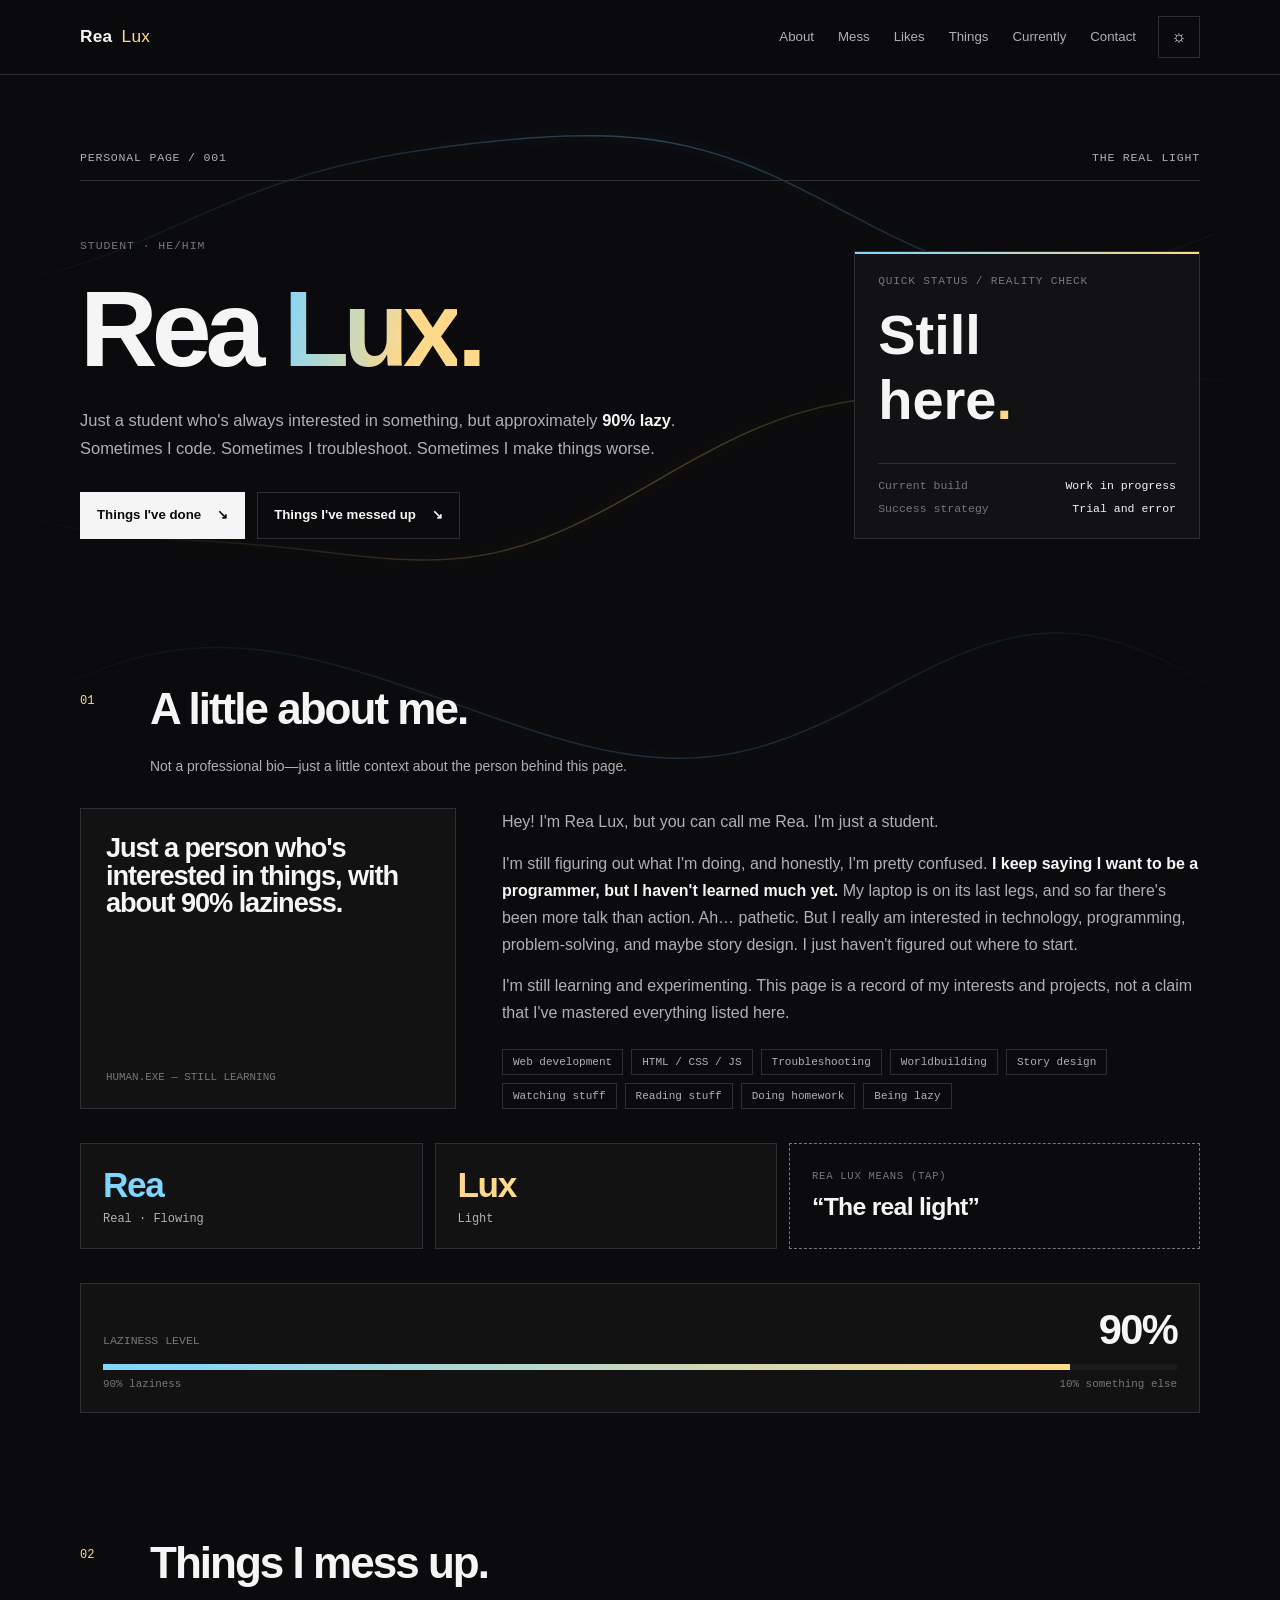
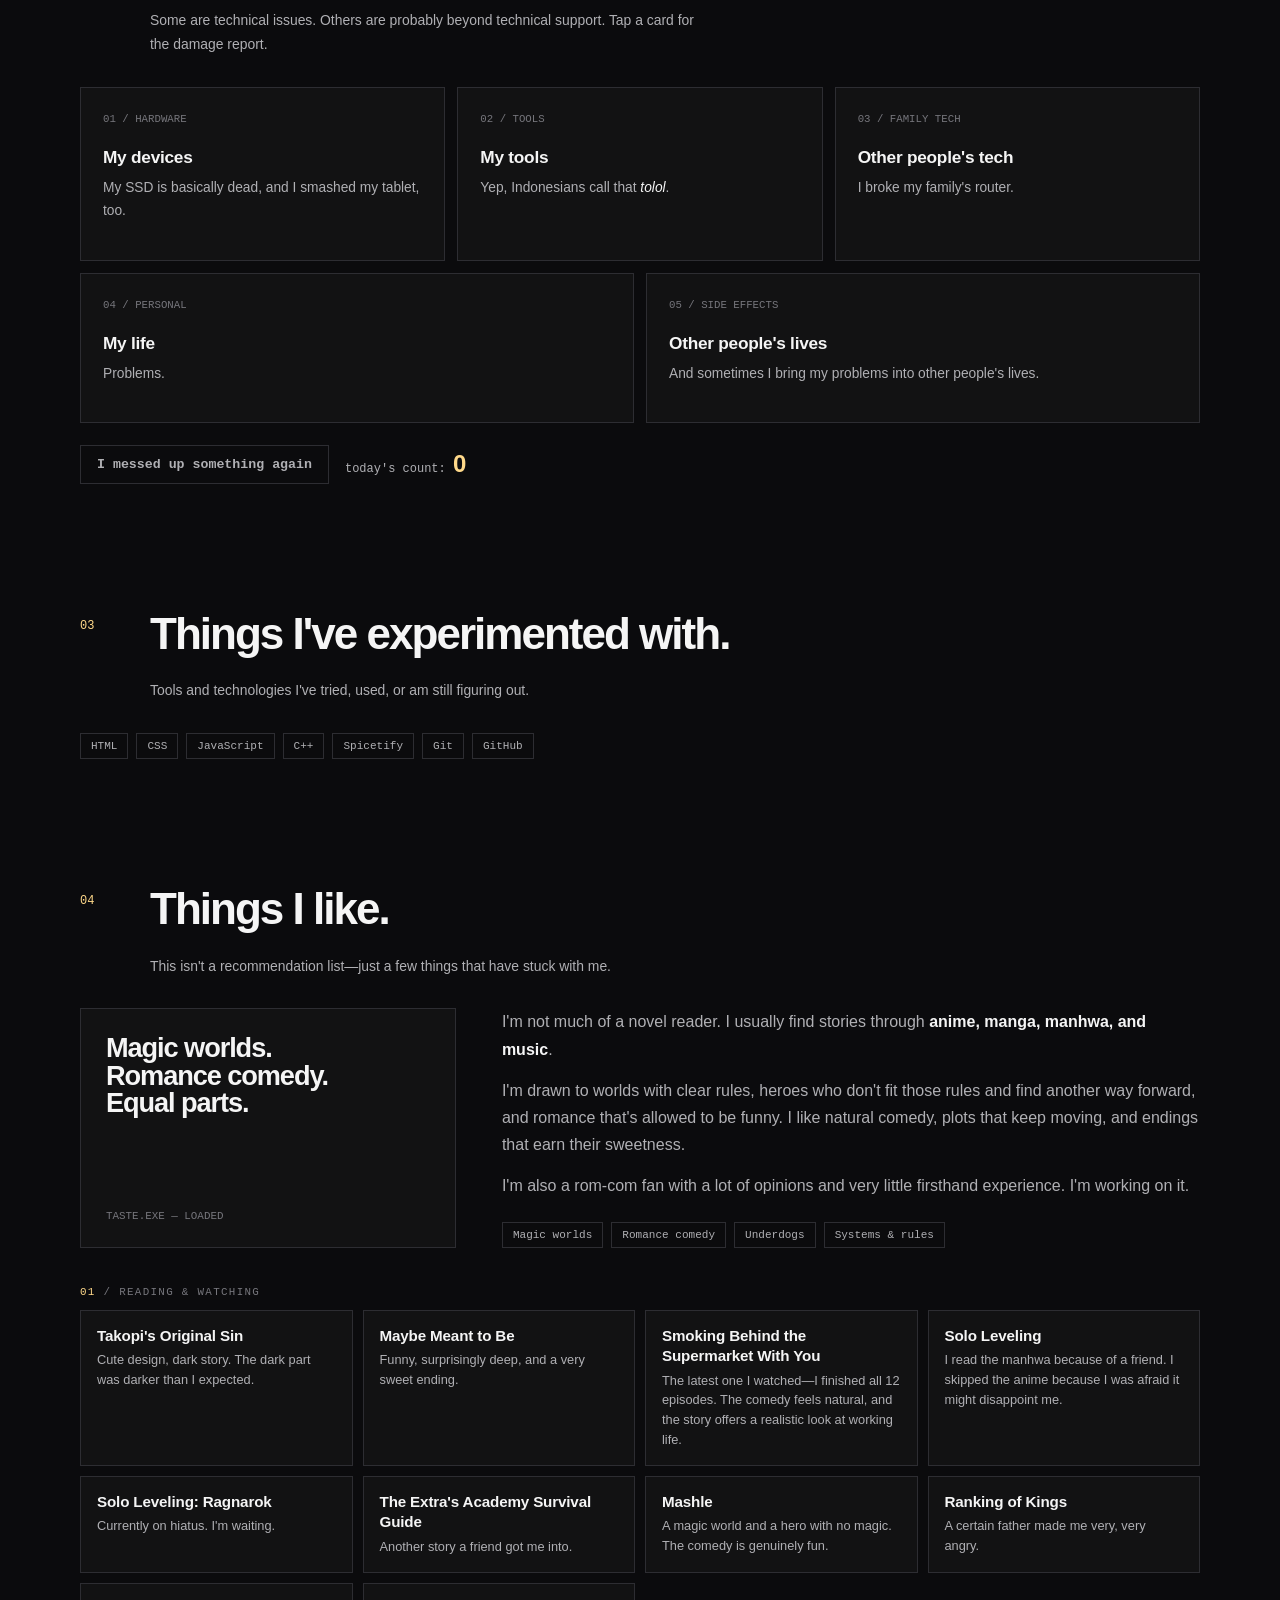
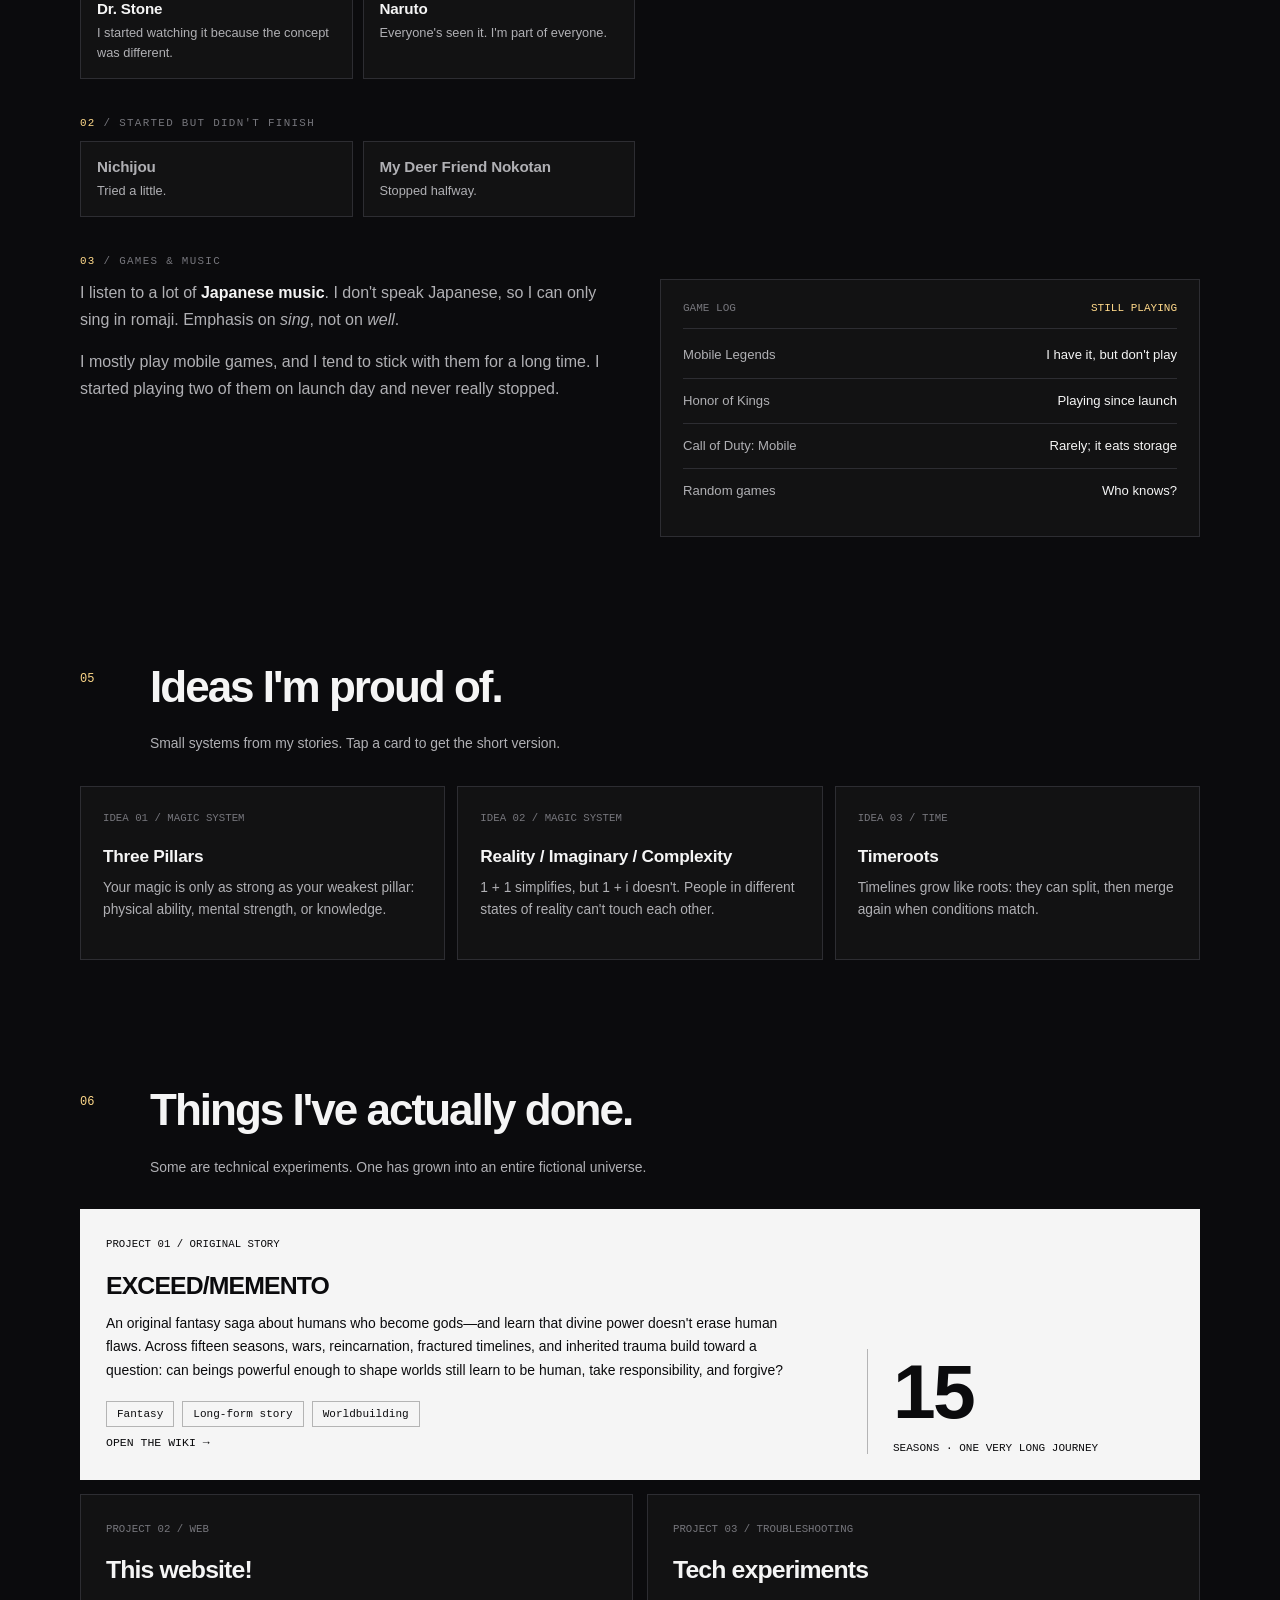
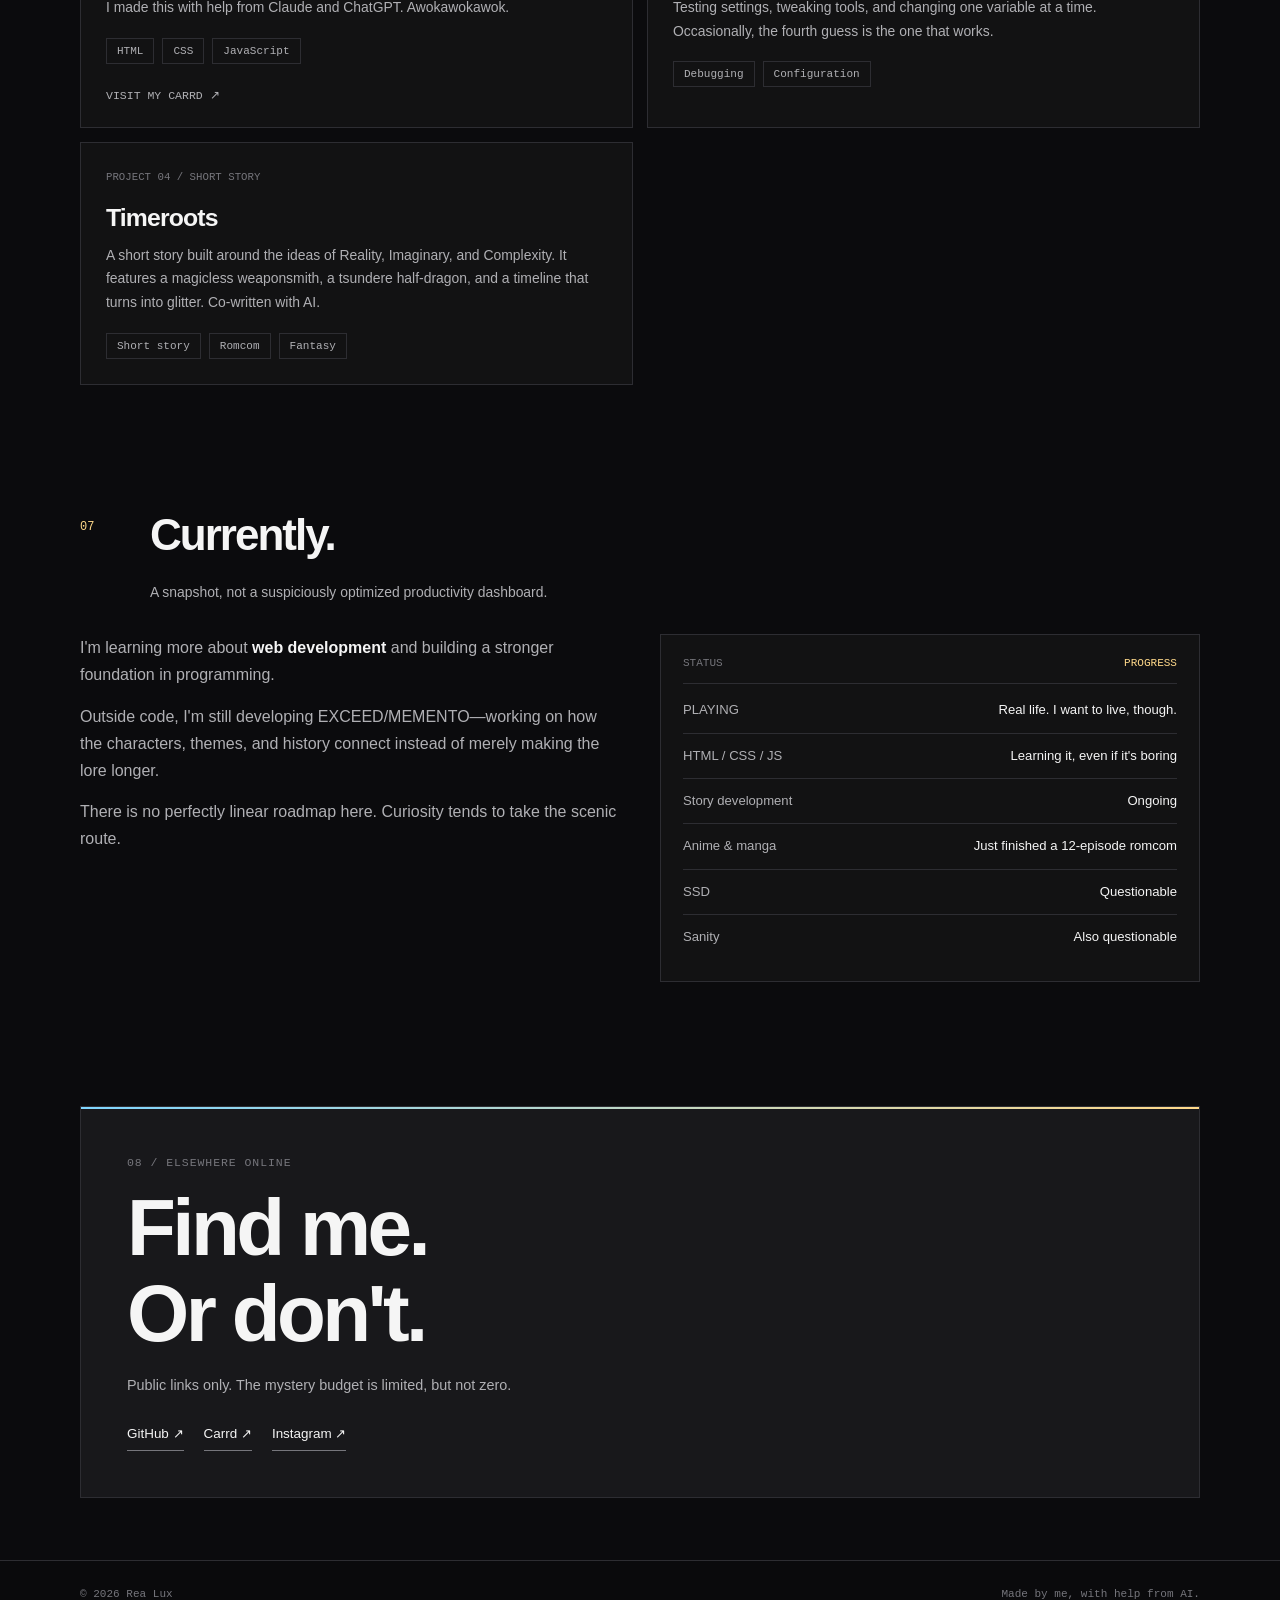
==== commit 618b02cc: "Change page title from 'The Real Light' to 'About Me'" ====
--- a/index.html
+++ b/index.html
@@ -5,7 +5,7 @@
 <meta name="viewport" content="width=device-width, initial-scale=1.0">
 <meta name="description" content="Rea Lux — student">
 <meta name="theme-color" content="#0b0b0d">
-<title>Rea Lux — The Real Light</title>
+<title>Rea Lux — About Me</title>
 <style>
 @import url('https://fonts.googleapis.com/css2?family=DM+Mono:wght@400;500&family=Manrope:wght@400;500;600;700;800&display=swap');
 :root{
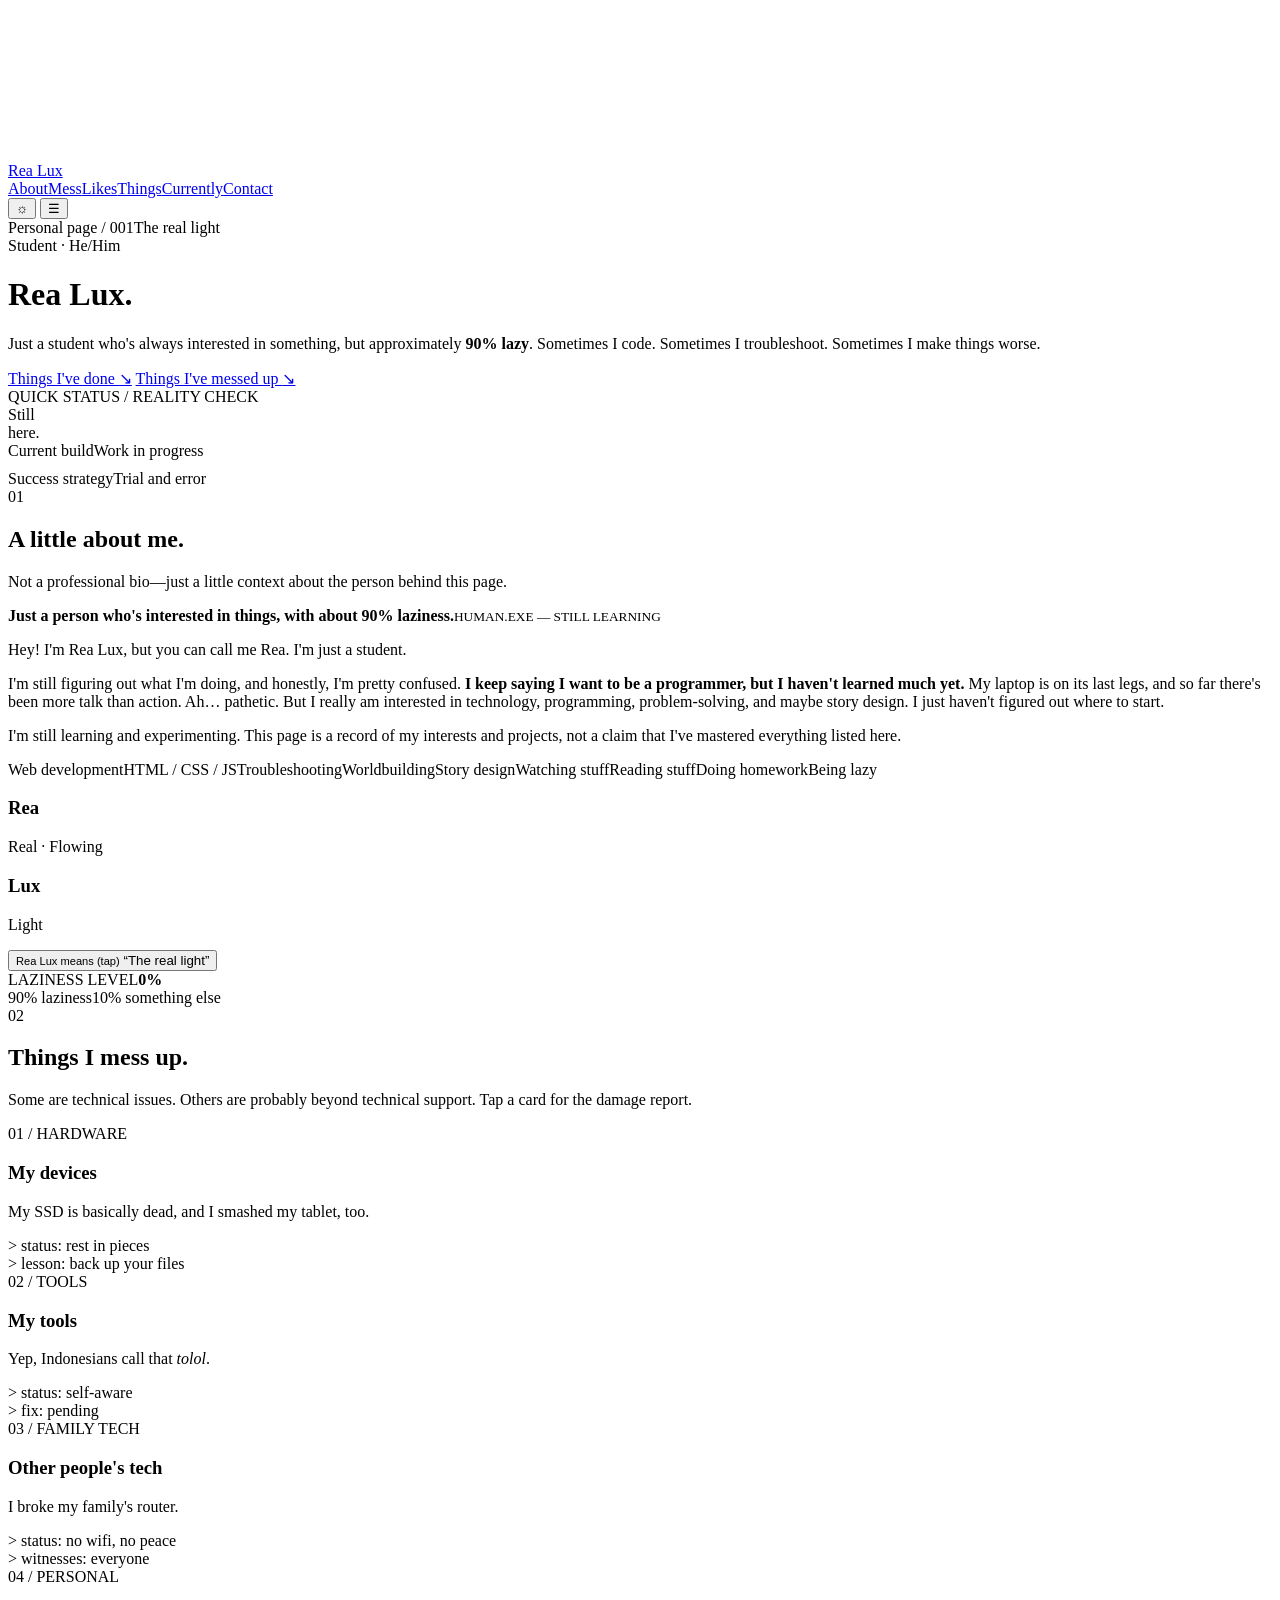
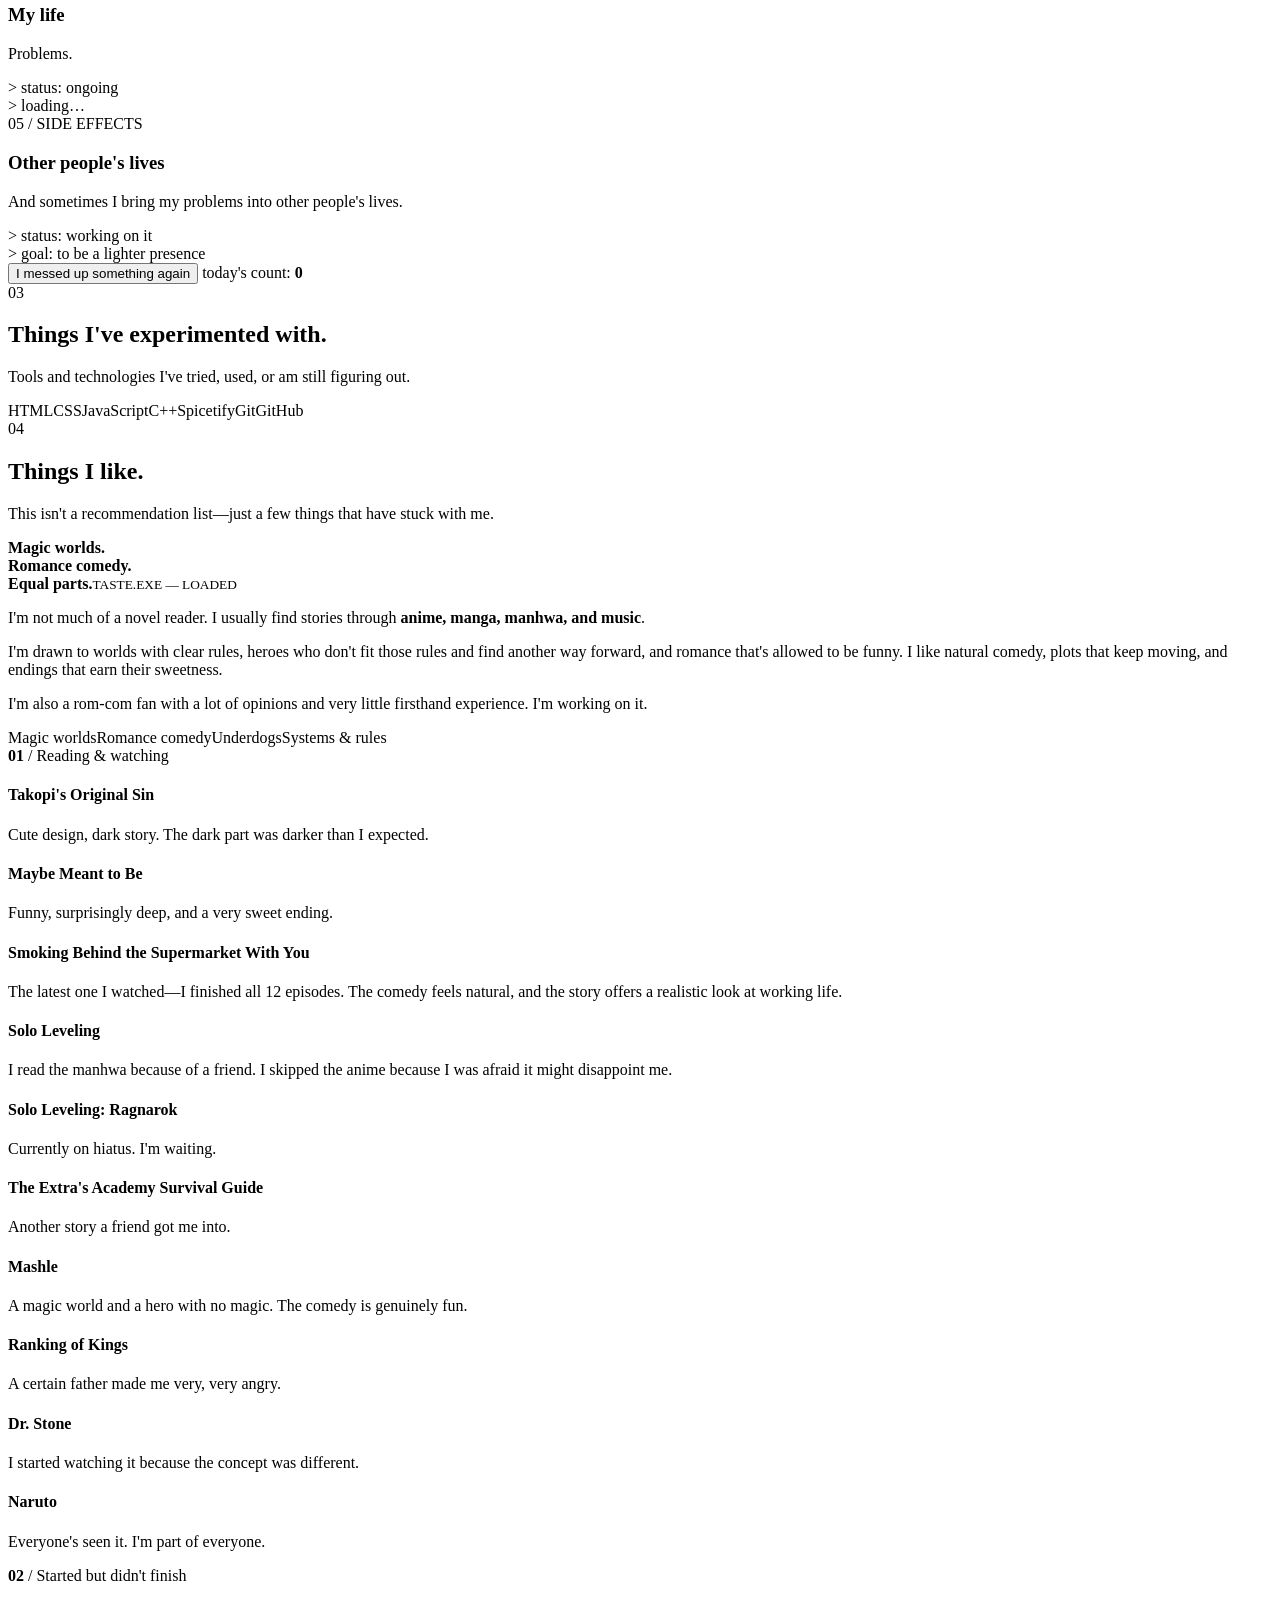
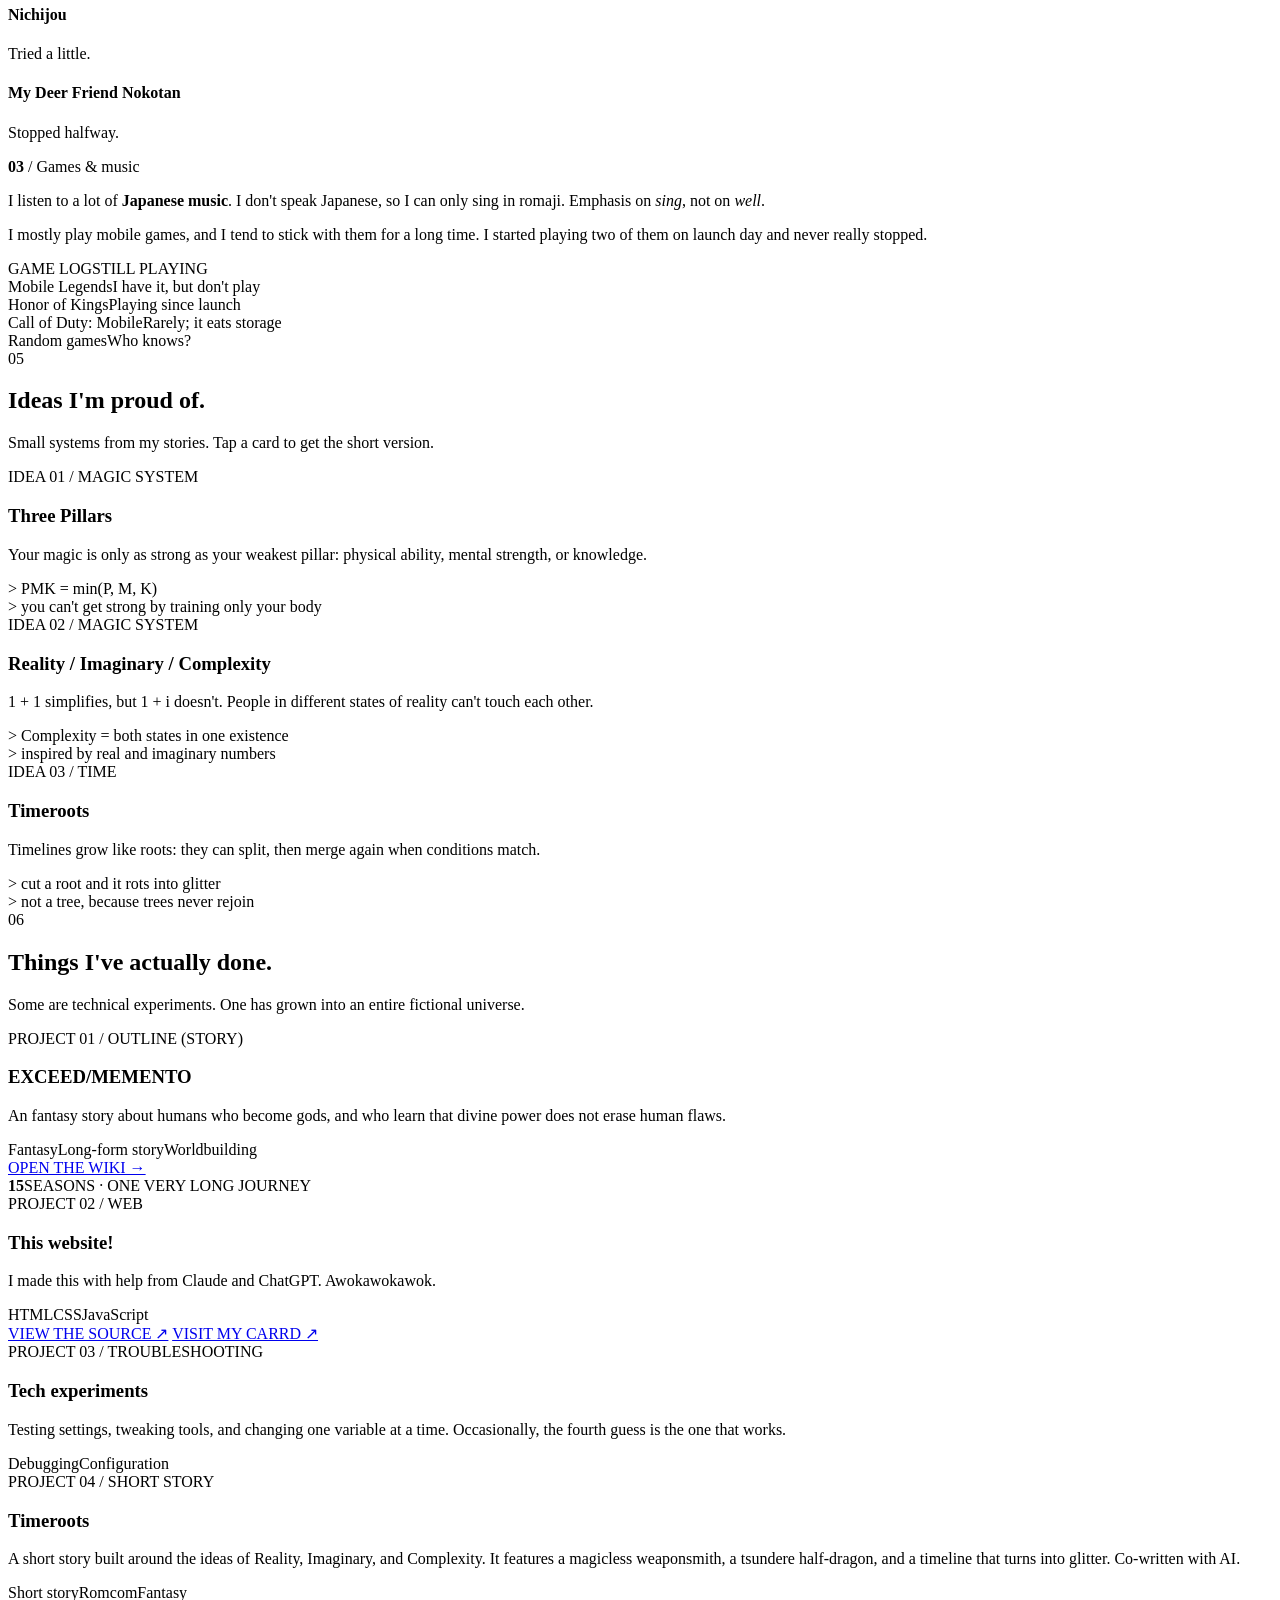
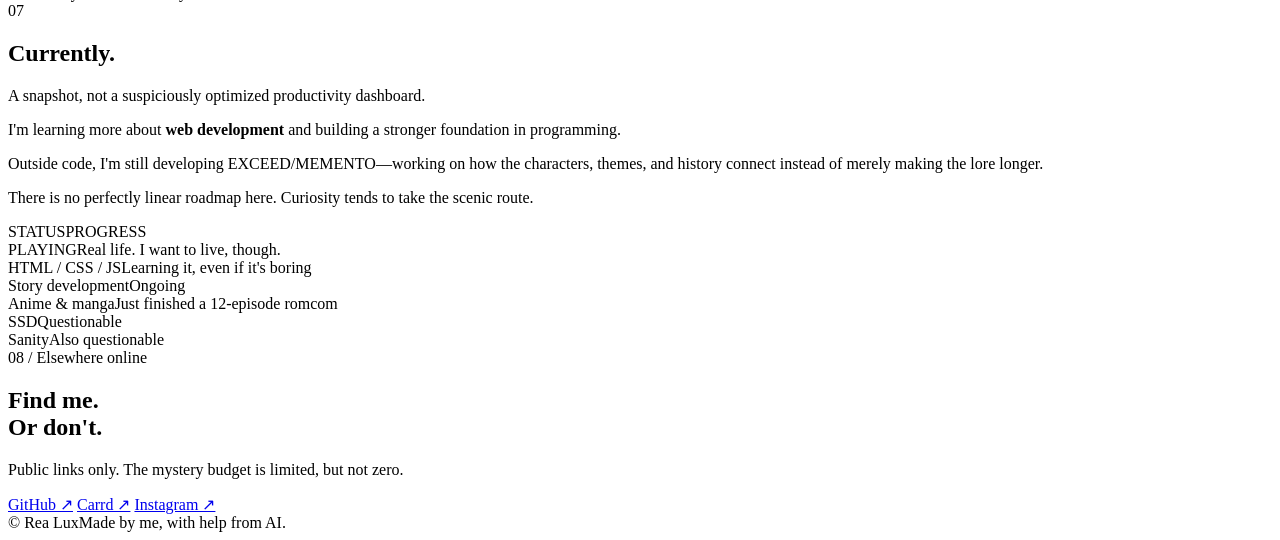
==== commit 3130b2b5: "Add html - Add 404 pages - Separate html, css, and js" ====
--- a/index.html
+++ b/index.html
@@ -1,257 +1,30 @@
 <!DOCTYPE html>
-<html lang="en">
-<head>
+<html lang="en"><head>
 <meta charset="UTF-8">
 <meta name="viewport" content="width=device-width, initial-scale=1.0">
-<meta name="description" content="Rea Lux — student">
+<meta name="description" content="Rea Lux — a student who is always interested in something, but about 90% lazy. Code experiments, things I've messed up, and an original fantasy saga.">
 <meta name="theme-color" content="#0b0b0d">
 <title>Rea Lux — About Me</title>
-<style>
-@import url('https://fonts.googleapis.com/css2?family=DM+Mono:wght@400;500&family=Manrope:wght@400;500;600;700;800&display=swap');
-:root{
-  color-scheme:dark;
-  --bg:#0b0b0d;--panel:#141416;--panel2:#1b1b1e;
-  --text:#f5f5f5;--muted:#b0b0b4;--soft:#76767c;--line:#2d2d32;
-  --nav:rgba(11,11,13,.88);
-  --lux:#ffd98a;   /* Lux = light  */
-  --rea:#7fd6ff;   /* Rea = flowing */
-}
-body.light{
-  color-scheme:light;
-  --bg:#f7f6f1;--panel:#ffffff;--panel2:#eeede6;
-  --text:#17171a;--muted:#55555c;--soft:#7c7c84;--line:#d8d6cc;
-  --nav:rgba(247,246,241,.9);
-  --lux:#c27d0a;--rea:#1f86b8;
-}
-*{box-sizing:border-box;margin:0;padding:0}
-html{scroll-behavior:smooth;scroll-padding-top:85px}
-body{font-family:'Manrope',Arial,sans-serif;background:var(--bg);color:var(--text);line-height:1.7;transition:background .35s,color .35s;overflow-x:hidden;-webkit-font-smoothing:antialiased}
-a{color:inherit;text-decoration:none}
-button{font:inherit;color:inherit}
-::selection{background:var(--lux);color:#111}
-.mono,.eyebrow,.section-index,.card-index,footer{font-family:'DM Mono',monospace}
-.wrap{width:min(1120px,calc(100% - 48px));margin-inline:auto}
-
-#flow{position:fixed;inset:0;width:100%;height:100%;z-index:0;pointer-events:none}
-header,main,footer{position:relative;z-index:1}
-
-/* nav */
-header{position:sticky;top:0;z-index:50;background:var(--nav);backdrop-filter:blur(14px);-webkit-backdrop-filter:blur(14px);border-bottom:1px solid var(--line)}
-nav{height:74px;display:flex;align-items:center;justify-content:space-between;gap:24px}
-.brand{font-size:1.08rem;font-weight:800;letter-spacing:.015em;white-space:nowrap}
-.brand span{font-weight:500;color:var(--lux);margin-left:4px}
-.nav-right,.nav-links{display:flex;align-items:center}
-.nav-right{gap:22px}
-.nav-links{gap:24px;color:var(--muted);font-size:.83rem}
-.nav-links a:hover{color:var(--text)}
-.icon-button{width:42px;height:42px;border:1px solid var(--line);background:transparent;cursor:pointer;display:grid;place-items:center;font-size:1.05rem;transition:background .2s,border-color .2s}
-.icon-button:hover{background:var(--panel2);border-color:var(--lux)}
-#menuBtn{display:none}
-
-/* hero */
-.hero{padding:76px 0 82px}
-.hero-kicker{display:flex;justify-content:space-between;align-items:center;gap:18px;padding-bottom:16px;border-bottom:1px solid var(--line);font:.72rem 'DM Mono',monospace;color:var(--muted);text-transform:uppercase;letter-spacing:.07em}
-.hero-layout{display:grid;grid-template-columns:minmax(0,1.35fr) minmax(250px,.65fr);gap:56px;align-items:end;padding-top:55px}
-.eyebrow{font-size:.72rem;text-transform:uppercase;letter-spacing:.08em;color:var(--soft)}
-h1{font-size:clamp(3.5rem,8.4vw,7.4rem);line-height:1.03;letter-spacing:-.055em;font-weight:800;margin:18px 0 22px}
-h1 .rea{color:var(--text)}
-h1 .lux{background:linear-gradient(100deg,var(--rea),var(--lux) 70%);-webkit-background-clip:text;background-clip:text;color:transparent}
-h1 .period{color:var(--lux)}
-.hero-copy{max-width:620px;color:var(--muted);font-size:1.03rem}
-.hero-copy strong{color:var(--text);font-weight:600}
-.hero-actions{display:flex;flex-wrap:wrap;gap:12px;margin-top:30px}
-.button{display:inline-flex;align-items:center;justify-content:center;gap:16px;padding:11px 16px;border:1px solid var(--line);font-size:.83rem;font-weight:700;transition:transform .2s,border-color .2s,background .2s;cursor:pointer;background:transparent}
-.button:hover{transform:translateY(-2px);border-color:var(--lux)}
-.button.primary{background:var(--text);color:var(--bg);border-color:var(--text)}
-.button.primary:hover{box-shadow:0 0 28px color-mix(in srgb,var(--lux) 40%,transparent)}
-.hero-card{border:1px solid var(--line);padding:23px;background:color-mix(in srgb,var(--panel) 82%,transparent);backdrop-filter:blur(6px);min-height:255px;display:flex;flex-direction:column;justify-content:space-between;position:relative;overflow:hidden}
-.hero-card::after{content:"";position:absolute;left:0;top:0;height:2px;width:100%;background:linear-gradient(90deg,var(--rea),var(--lux))}
-.hero-card-title{font:.7rem 'DM Mono',monospace;color:var(--soft);letter-spacing:.07em}
-.hero-card-mark{font-size:3.5rem;line-height:1.15;font-weight:800;padding:16px 0}
-.hero-card-mark span{color:var(--lux)}
-.card-rule{height:1px;background:var(--line);margin:15px 0}
-.meta-row{display:flex;justify-content:space-between;gap:15px;font:.72rem 'DM Mono',monospace}
-.meta-row span:first-child{color:var(--soft)}
-.meta-row span:last-child{text-align:right}
-
-/* sections */
-section{padding:62px 0}
-.section-heading{display:grid;grid-template-columns:56px minmax(0,1fr);gap:14px;margin-bottom:30px;align-items:start}
-.section-index{font-size:.75rem;color:var(--lux);padding-top:8px}
-.section-heading h2{font-size:clamp(1.8rem,4vw,2.75rem);line-height:1.2;letter-spacing:-.045em;font-weight:800}
-.section-heading p{grid-column:2;color:var(--muted);font-size:.87rem;max-width:560px;margin-top:5px}
-
-.reveal{opacity:0;transform:translateY(22px);transition:opacity .7s ease,transform .7s ease}
-.reveal.in{opacity:1;transform:none}
-
-/* about + name */
-.about-layout{display:grid;grid-template-columns:.7fr 1.3fr;gap:46px}
-.about-note{padding:25px;border:1px solid var(--line);background:color-mix(in srgb,var(--panel) 85%,transparent);display:flex;flex-direction:column;justify-content:space-between;min-height:210px}
-.about-note strong{font-size:1.7rem;line-height:1;letter-spacing:-.04em}
-.about-note small{font:.68rem 'DM Mono',monospace;color:var(--soft);margin-top:20px}
-.about-copy{color:var(--muted)}
-.about-copy p+p{margin-top:14px}
-.about-copy strong{color:var(--text)}
-.chips{display:flex;flex-wrap:wrap;gap:8px;margin-top:22px}
-.chip{padding:6px 10px;border:1px solid var(--line);font:.69rem 'DM Mono',monospace;color:var(--muted);transition:border-color .2s,color .2s}
-.chip:hover{border-color:var(--rea);color:var(--text)}
-
-.name-box{margin-top:34px;display:grid;grid-template-columns:1fr 1fr 1.2fr;gap:12px}
-.name-part{border:1px solid var(--line);background:color-mix(in srgb,var(--panel) 85%,transparent);padding:22px}
-.name-part h3{font-size:2.2rem;letter-spacing:-.04em;line-height:1.1}
-.name-part.rea h3{color:var(--rea)}
-.name-part.lux h3{color:var(--lux)}
-.name-part p{margin-top:8px;font:.75rem 'DM Mono',monospace;color:var(--muted)}
-.meaning{border:1px dashed var(--soft);background:transparent;padding:22px;cursor:pointer;text-align:left;transition:border-color .25s,background .25s}
-.meaning:hover{border-color:var(--lux);background:color-mix(in srgb,var(--lux) 6%,transparent)}
-.meaning small{display:block;font:.66rem 'DM Mono',monospace;color:var(--soft);letter-spacing:.07em;text-transform:uppercase}
-.meaning .big{display:block;margin-top:10px;font-size:1.55rem;font-weight:700;letter-spacing:-.03em;line-height:1.25;transition:opacity .25s,transform .25s}
-.meaning .big.swap{opacity:0;transform:translateY(6px)}
-
-/* laziness meter */
-.meter{margin-top:34px;border:1px solid var(--line);background:color-mix(in srgb,var(--panel) 85%,transparent);padding:22px}
-.meter-top{display:flex;justify-content:space-between;align-items:baseline;font:.72rem 'DM Mono',monospace;color:var(--soft)}
-.meter-top b{font:800 2.6rem 'Manrope',sans-serif;color:var(--text);letter-spacing:-.04em}
-.bar{height:6px;background:var(--panel2);margin-top:10px;overflow:hidden}
-.bar span{display:block;height:100%;width:0;background:linear-gradient(90deg,var(--rea),var(--lux));transition:width 1.8s cubic-bezier(.2,.8,.2,1)}
-.meter-legend{display:flex;justify-content:space-between;margin-top:8px;font:.68rem 'DM Mono',monospace;color:var(--soft)}
-
-/* mess cards */
-.mess-grid{display:grid;grid-template-columns:repeat(6,minmax(0,1fr));gap:12px}
-.mess-card{--mx:50%;--my:50%;grid-column:span 2;border:1px solid var(--line);background:color-mix(in srgb,var(--panel) 85%,transparent);padding:22px;min-height:174px;display:flex;flex-direction:column;transition:transform .2s,border-color .2s;position:relative;overflow:hidden;cursor:pointer}
-.mess-card::before{content:"";position:absolute;inset:0;pointer-events:none;opacity:0;transition:opacity .3s;background:radial-gradient(260px circle at var(--mx) var(--my),color-mix(in srgb,var(--lux) 14%,transparent),transparent 65%)}
-.mess-card:hover{transform:translateY(-3px);border-color:var(--lux)}
-.mess-card:hover::before{opacity:1}
-.mess-card:nth-child(4),.mess-card:nth-child(5){grid-column:span 3;min-height:150px}
-.card-index{font-size:.67rem;color:var(--soft);position:relative}
-.mess-card h3{font-size:1.08rem;line-height:1.35;font-weight:800;margin:18px 0 8px;letter-spacing:-.015em;position:relative}
-.mess-card p{font-size:.86rem;color:var(--muted);line-height:1.65;position:relative}
-.mess-card p i{color:var(--text)}
-.mess-card .extra{position:relative;max-height:0;opacity:0;overflow:hidden;font:.75rem 'DM Mono',monospace;color:var(--rea);transition:max-height .4s,opacity .4s,margin .4s}
-.mess-card.open .extra{max-height:90px;opacity:1;margin-top:14px}
-
-.counter-row{margin-top:22px;display:flex;flex-wrap:wrap;gap:16px;align-items:center;font:.75rem 'DM Mono',monospace;color:var(--muted)}
-.counter-row b{font:800 1.5rem 'Manrope',sans-serif;color:var(--lux)}
-
-/* projects */
-.project-grid{display:grid;grid-template-columns:repeat(2,minmax(0,1fr));gap:14px}
-.project{border:1px solid var(--line);background:color-mix(in srgb,var(--panel) 85%,transparent);padding:25px;min-height:225px;display:flex;flex-direction:column;transition:transform .2s,border-color .2s}
-.project:hover{transform:translateY(-3px);border-color:var(--rea)}
-.project.featured{grid-column:span 2;background:var(--text);color:var(--bg);border-color:var(--text);display:grid;grid-template-columns:minmax(0,1fr) minmax(170px,.42fr);gap:30px;align-items:end;min-height:270px}
-.project.featured:hover{border-color:var(--lux);box-shadow:0 0 50px color-mix(in srgb,var(--lux) 25%,transparent)}
-.project.featured p,.project.featured .card-index,.project.featured .chip{color:var(--bg)}
-.project.featured .chip{border-color:color-mix(in srgb,var(--bg) 28%,transparent)}
-.project h3{font-size:1.55rem;line-height:1.25;letter-spacing:-.035em;margin:17px 0 10px}
-.project p{font-size:.87rem;color:var(--muted);max-width:680px}
-.project .chips{margin-top:18px}
-.project-stat{border-left:1px solid color-mix(in srgb,var(--bg) 28%,transparent);padding-left:25px}
-.project-stat strong{font-size:clamp(3rem,6vw,5.2rem);line-height:1.1;letter-spacing:-.035em;display:block}
-.project-stat span{font:.69rem 'DM Mono',monospace;display:block;margin-top:8px}
-.project-link{margin-top:auto;padding-top:24px;color:var(--muted);font:.72rem 'DM Mono',monospace}
-.project-link:hover{color:var(--lux)}
-
-/* likes + ideas */
-.sub-label{font:.68rem 'DM Mono',monospace;color:var(--soft);letter-spacing:.12em;text-transform:uppercase;margin:38px 0 12px}
-.sub-label b{color:var(--lux);font-weight:500}
-.shelf{display:grid;grid-template-columns:repeat(auto-fill,minmax(250px,1fr));gap:10px}
-.item{border:1px solid var(--line);background:color-mix(in srgb,var(--panel) 85%,transparent);padding:15px 16px;transition:border-color .2s,transform .2s}
-.item:hover{border-color:var(--rea);transform:translateY(-2px)}
-.item h4{font-size:.95rem;line-height:1.35;letter-spacing:-.01em;margin-bottom:4px}
-.item p{font-size:.8rem;color:var(--muted);line-height:1.55}
-.item.dim h4{color:var(--muted)}
-.ideas-grid{display:grid;grid-template-columns:repeat(6,minmax(0,1fr));gap:12px}
-.ideas-grid .mess-card{grid-column:span 2;min-height:190px}
-.project.featured .project-link{color:var(--bg);font-weight:500}
-.project.featured .project-link:hover{color:var(--bg);text-decoration:underline}
-/* currently */
-.current-layout{display:grid;grid-template-columns:1fr 1fr;gap:40px}
-.current-copy{color:var(--muted);max-width:540px}
-.current-copy p+p{margin-top:14px}
-.current-copy strong{color:var(--text)}
-.status-card{border:1px solid var(--line);background:color-mix(in srgb,var(--panel) 85%,transparent);padding:22px}
-.status-head{display:flex;justify-content:space-between;gap:15px;border-bottom:1px solid var(--line);padding-bottom:14px;margin-bottom:4px;font:.69rem 'DM Mono',monospace;color:var(--soft)}
-.status-head span:last-child{color:var(--lux)}
-.status-row{display:flex;justify-content:space-between;gap:18px;padding:11px 0;border-bottom:1px solid var(--line);font-size:.82rem}
-.status-row:last-child{border-bottom:0}
-.status-row span:first-child{color:var(--muted)}
-.status-row span:last-child{text-align:right}
-
-/* contact */
-.contact-panel{display:grid;grid-template-columns:1fr auto;gap:24px;align-items:end;border:1px solid var(--line);padding:clamp(24px,5vw,46px);background:color-mix(in srgb,var(--panel2) 88%,transparent);position:relative;overflow:hidden}
-.contact-panel::before{content:"";position:absolute;left:0;top:0;width:100%;height:2px;background:linear-gradient(90deg,var(--rea),var(--lux))}
-.contact-panel h2{font-size:clamp(2.6rem,7vw,5rem);line-height:1.08;letter-spacing:-.045em;margin:12px 0 16px}
-.contact-panel p{color:var(--muted);max-width:460px;font-size:.9rem}
-.contact-links{display:flex;flex-wrap:wrap;gap:20px;margin-top:25px}
-.contact-links a{font-size:.84rem;border-bottom:1px solid var(--soft);padding-bottom:4px;transition:border-color .2s,color .2s}
-.contact-links a:hover{border-color:var(--lux);color:var(--lux)}
-.contact-mark{font-size:clamp(2.5rem,6vw,5rem);font-weight:800;letter-spacing:.02em;white-space:nowrap}
-.contact-mark .r{color:var(--rea)}
-.contact-mark .l{color:var(--lux)}
-.contact-mark .s{color:var(--soft)}
-
-footer{border-top:1px solid var(--line);padding:24px 0 30px;font-size:.69rem;color:var(--soft);background:color-mix(in srgb,var(--bg) 70%,transparent)}
-.footer-row{display:flex;justify-content:space-between;gap:18px}
-
-.toast{position:fixed;bottom:24px;left:50%;transform:translate(-50%,24px);background:var(--text);color:var(--bg);padding:10px 18px;font:.75rem 'DM Mono',monospace;opacity:0;pointer-events:none;transition:all .3s;z-index:90}
-.toast.show{opacity:1;transform:translate(-50%,0)}
-
-@media(max-width:760px){
-  .wrap{width:calc(100% - 32px)}
-  nav{height:66px}
-  .nav-right{gap:9px}
-  .nav-links{display:none;position:absolute;top:66px;left:0;right:0;background:var(--bg);border-bottom:1px solid var(--line);padding:8px 20px 15px;flex-direction:column;align-items:stretch;gap:0}
-  .nav-links.open{display:flex}
-  .nav-links a{padding:12px 0;border-bottom:1px solid var(--line)}
-  #menuBtn{display:grid}
-  .hero{padding:44px 0 50px}
-  .hero-kicker{font-size:.59rem;align-items:flex-start}
-  .hero-kicker span:last-child{text-align:right}
-  .hero-layout{grid-template-columns:1fr;gap:28px;padding-top:36px}
-  h1{font-size:clamp(3.3rem,15vw,5.7rem);letter-spacing:-.045em}
-  .hero-card{min-height:220px}
-  .hero-card-mark{font-size:3rem}
-  .section-heading{grid-template-columns:38px minmax(0,1fr);gap:10px}
-  .section-heading h2{font-size:clamp(1.7rem,7vw,2.4rem)}
-  section{padding:44px 0}
-  .about-layout{grid-template-columns:1fr;gap:16px}
-  .about-note{min-height:155px}
-  .name-box{grid-template-columns:1fr 1fr}
-  .meaning{grid-column:span 2}
-  .mess-grid{grid-template-columns:1fr 1fr}
-  .ideas-grid{grid-template-columns:1fr}
-  .ideas-grid .mess-card{grid-column:span 1;min-height:0}
-  .mess-card,.mess-card:nth-child(4),.mess-card:nth-child(5){grid-column:span 1;min-height:170px}
-  .mess-card:last-child{grid-column:span 2;min-height:145px}
-  .mess-card{padding:17px}
-  .mess-card h3{font-size:1rem}
-  .mess-card p{font-size:.82rem}
-  .project-grid{grid-template-columns:1fr}
-  .project.featured{grid-column:auto;grid-template-columns:1fr;gap:23px}
-  .project-stat{border-left:0;border-top:1px solid color-mix(in srgb,var(--bg) 28%,transparent);padding:17px 0 0}
-  .project-stat strong{font-size:3.8rem}
-  .current-layout{grid-template-columns:1fr;gap:22px}
-  .contact-panel{grid-template-columns:1fr}
-  .contact-mark{font-size:3.4rem}
-  .footer-row{flex-direction:column;gap:6px}
-}
-@media(max-width:390px){
-  .mess-grid{grid-template-columns:1fr}
-  .mess-card,.mess-card:nth-child(4),.mess-card:nth-child(5),.mess-card:last-child{grid-column:span 1;min-height:0}
-  .mess-card{padding:20px}
-  .meta-row{font-size:.67rem}
-}
-@media(prefers-reduced-motion:reduce){
-  html{scroll-behavior:auto}
-  *,*::before,*::after{transition:none!important;animation:none!important}
-  .reveal{opacity:1;transform:none}
-}
-</style>
+<script>if(location.protocol==="file:")document.documentElement.className+=" nomask"</script>
+<link rel="icon" type="image/png" sizes="64x64" href="assets/favicon.png">
+<link rel="apple-touch-icon" href="assets/apple-touch-icon.png">
+<link rel="canonical" href="https://rea-lux-null.github.io/">
+<meta property="og:type" content="website">
+<meta property="og:site_name" content="Rea Lux">
+<meta property="og:title" content="Rea Lux — The real light">
+<meta property="og:description" content="Student, about 90% lazy. Sometimes I code, sometimes I make things worse.">
+<meta property="og:url" content="https://rea-lux-null.github.io/">
+<meta property="og:image" content="https://rea-lux-null.github.io/assets/og-image.png">
+<meta property="og:image:width" content="1200">
+<meta property="og:image:height" content="630">
+<meta name="twitter:card" content="summary_large_image">
+<link rel="stylesheet" href="assets/port-style.css">
 </head>
 <body>
-<canvas id="flow" aria-hidden="true"></canvas>
+<canvas id="flow" aria-hidden="true" data-intensity="1"></canvas>
 
 <header><nav class="wrap" aria-label="Main navigation">
-  <a class="brand" href="#home">Rea <span>Lux</span></a>
+  <a class="brand" href="#home"><i class="mark" role="img" aria-label="Rea Lux emblem"></i><span class="brand-text">Rea <span>Lux</span></span></a>
   <div class="nav-right">
     <div class="nav-links" id="navLinks">
       <a href="#about">About</a><a href="#mess">Mess</a><a href="#likes">Likes</a><a href="#projects">Things</a><a href="#currently">Currently</a><a href="#contact">Contact</a>
@@ -405,9 +178,9 @@
     <div class="project-grid">
       <article class="project featured reveal">
         <div>
-          <div class="card-index">PROJECT 01 / ORIGINAL STORY</div>
+          <div class="card-index">PROJECT 01 / OUTLINE (STORY)</div>
           <h3>EXCEED/MEMENTO</h3>
-          <p>An original fantasy saga about humans who become gods—and learn that divine power doesn't erase human flaws. Across fifteen seasons, wars, reincarnation, fractured timelines, and inherited trauma build toward a question: can beings powerful enough to shape worlds still learn to be human, take responsibility, and forgive?</p>
+          <p>An fantasy story about humans who become gods, and who learn that divine power does not erase human flaws.</p>
           <div class="chips"><span class="chip">Fantasy</span><span class="chip">Long-form story</span><span class="chip">Worldbuilding</span></div>
           <a class="project-link" href="exceed-memento-wiki.html">OPEN THE WIKI →</a>
         </div>
@@ -418,7 +191,8 @@
         <h3>This website!</h3>
         <p>I made this with help from Claude and ChatGPT. Awokawokawok.</p>
         <div class="chips"><span class="chip">HTML</span><span class="chip">CSS</span><span class="chip">JavaScript</span></div>
-        <a class="project-link" href="https://realux.carrd.co/" target="_blank" rel="noopener noreferrer">VISIT MY CARRD ↗</a>
+        <a class="project-link" href="https://github.com/Rea-Lux-Null/rea-lux-null.github.io" target="_blank" rel="noopener noreferrer">VIEW THE SOURCE ↗</a>
+        <a class="project-link project-link-alt" href="https://realux.carrd.co/" target="_blank" rel="noopener noreferrer">VISIT MY CARRD ↗</a>
       </article>
       <article class="project reveal">
         <div class="card-index">PROJECT 03 / TROUBLESHOOTING</div>
@@ -476,144 +250,8 @@
 <footer><div class="wrap footer-row"><span>© <span id="year"></span> Rea Lux</span><span>Made by me, with help from AI.</span></div></footer>
 <div class="toast" id="toast" role="status" aria-live="polite"></div>
 
-<script>
-(function(){
-  "use strict";
-  var body=document.body;
-  var reduce=window.matchMedia("(prefers-reduced-motion: reduce)").matches;
-  document.getElementById("year").textContent=new Date().getFullYear();
-
-  /* toast */
-  var toastEl=document.getElementById("toast"),tt;
-  function toast(m){toastEl.textContent=m;toastEl.classList.add("show");clearTimeout(tt);tt=setTimeout(function(){toastEl.classList.remove("show")},2000)}
-
-  /* theme */
-  var themeBtn=document.getElementById("themeBtn");
-  try{if(localStorage.getItem("rea-theme")==="light")body.classList.add("light")}catch(e){}
-  function refreshTheme(){
-    var l=body.classList.contains("light");
-    themeBtn.textContent=l?"☾":"☼";
-    themeBtn.setAttribute("aria-label",l?"Switch to dark mode":"Switch to light mode");
-    document.querySelector('meta[name="theme-color"]').setAttribute("content",l?"#f7f6f1":"#0b0b0d");
-  }
-  refreshTheme();
-  themeBtn.addEventListener("click",function(){
-    body.classList.toggle("light");
-    try{localStorage.setItem("rea-theme",body.classList.contains("light")?"light":"dark")}catch(e){}
-    refreshTheme();
-  });
-
-  /* mobile menu */
-  var menuBtn=document.getElementById("menuBtn"),navLinks=document.getElementById("navLinks");
-  function closeMenu(){navLinks.classList.remove("open");menuBtn.setAttribute("aria-expanded","false");menuBtn.setAttribute("aria-label","Open menu");menuBtn.textContent="☰"}
-  menuBtn.addEventListener("click",function(){
-    var o=navLinks.classList.toggle("open");
-    menuBtn.setAttribute("aria-expanded",String(o));
-    menuBtn.setAttribute("aria-label",o?"Close menu":"Open menu");
-    menuBtn.textContent=o?"×":"☰";
-  });
-  navLinks.querySelectorAll("a").forEach(function(a){a.addEventListener("click",closeMenu)});
-
-  /* reveal */
-  var rv=document.querySelectorAll(".reveal");
-  if("IntersectionObserver" in window&&!reduce){
-    var io=new IntersectionObserver(function(es){es.forEach(function(e){if(e.isIntersecting){e.target.classList.add("in");io.unobserve(e.target)}})},{threshold:.1});
-    rv.forEach(function(el,i){el.style.transitionDelay=(i%3)*70+"ms";io.observe(el)});
-  }else{rv.forEach(function(el){el.classList.add("in")})}
-
-  /* meaning toggle */
-  var meaning=document.getElementById("meaning"),mt=document.getElementById("meaningText");
-  var ms=["“The real light”","“The flowing light”"],mi=0;
-  meaning.addEventListener("click",function(){
-    mt.classList.add("swap");
-    setTimeout(function(){mi=(mi+1)%ms.length;mt.textContent=ms[mi];mt.classList.remove("swap")},240);
-  });
-
-  /* laziness meter */
-  var fill=document.getElementById("barFill"),pct=document.getElementById("pct"),meter=document.getElementById("meter");
-  function runMeter(){
-    fill.style.width="90%";
-    var s=null,d=reduce?1:1700;
-    function step(ts){if(!s)s=ts;var p=Math.min((ts-s)/d,1);pct.textContent=Math.round((1-Math.pow(1-p,3))*90)+"%";if(p<1)requestAnimationFrame(step)}
-    requestAnimationFrame(step);
-  }
-  if("IntersectionObserver" in window){
-    var mo=new IntersectionObserver(function(e){if(e[0].isIntersecting){runMeter();mo.disconnect()}},{threshold:.5});
-    mo.observe(meter);
-  }else runMeter();
-
-  /* mess cards */
-  document.querySelectorAll(".mess-card").forEach(function(c){
-    c.addEventListener("pointermove",function(e){var r=c.getBoundingClientRect();c.style.setProperty("--mx",(e.clientX-r.left)+"px");c.style.setProperty("--my",(e.clientY-r.top)+"px")});
-    function t(){c.classList.toggle("open")}
-    c.addEventListener("click",t);
-    c.addEventListener("keydown",function(e){if(e.key==="Enter"||e.key===" "){e.preventDefault();t()}});
-  });
-
-  /* mess counter */
-  var cEl=document.getElementById("messCount"),n=0;
-  try{n=parseInt(localStorage.getItem("rea-mess"),10)||0}catch(e){}
-  cEl.textContent=n;
-  var lines=["Noted. Again.","New one. Impressive.","Feature, not a bug.","Back up your files, Rea.","The router is watching.","Progress is progress."];
-  document.getElementById("messBtn").addEventListener("click",function(){
-    n++;cEl.textContent=n;
-    try{localStorage.setItem("rea-mess",String(n))}catch(e){}
-    toast(lines[n%lines.length]);
-  });
-
-  /* flowing light (subtle) */
-  var cv=document.getElementById("flow"),ctx=cv.getContext("2d");
-  var W=0,H=0,mouse={x:0,y:0,tx:0,ty:0,on:false},running=true;
-  function resize(){var d=Math.min(window.devicePixelRatio||1,2);W=innerWidth;H=innerHeight;cv.width=W*d;cv.height=H*d;ctx.setTransform(d,0,0,d,0,0)}
-  resize();addEventListener("resize",function(){resize();if(reduce)draw(0)});
-  addEventListener("pointermove",function(e){mouse.tx=e.clientX;mouse.ty=e.clientY;if(!mouse.on){mouse.x=mouse.tx;mouse.y=mouse.ty;mouse.on=true}});
-  var rib=[
-    {y:.22,amp:70,f:1.2,sp:.00026,h:200,a:.30},
-    {y:.52,amp:95,f:.85,sp:-.0002,h:42,a:.26},
-    {y:.78,amp:60,f:1.6,sp:.0003,h:200,a:.20}
-  ];
-  function draw(ts){
-    if(!running)return;
-    var light=body.classList.contains("light");
-    ctx.clearRect(0,0,W,H);
-    ctx.globalCompositeOperation=light?"source-over":"lighter";
-    var sh=(scrollY||0)*.12;
-    rib.forEach(function(r){
-      var by=H*r.y-sh,L=light?45:68;
-      ctx.beginPath();
-      for(var x=-10;x<=W+10;x+=8){
-        var nx=x/W;
-        var y=by+Math.sin(nx*Math.PI*2*r.f+ts*r.sp*6)*r.amp+Math.sin(nx*Math.PI*5+ts*r.sp*11)*r.amp*.16;
-        if(mouse.on){var dx=x-mouse.x,dy=y-mouse.y;y-=dy*Math.exp(-(dx*dx+dy*dy)/52000)*.3}
-        x===-10?ctx.moveTo(x,y):ctx.lineTo(x,y);
-      }
-      var g=ctx.createLinearGradient(0,0,W,0);
-      g.addColorStop(0,"hsla("+r.h+",90%,"+L+"%,0)");
-      g.addColorStop(.5,"hsla("+r.h+",90%,"+L+"%,"+(light?r.a*.6:r.a)+")");
-      g.addColorStop(1,"hsla("+r.h+",90%,"+L+"%,0)");
-      ctx.strokeStyle=g;ctx.lineWidth=1.4;
-      ctx.shadowBlur=light?0:14;ctx.shadowColor="hsla("+r.h+",95%,65%,.8)";
-      ctx.stroke();
-    });
-    ctx.shadowBlur=0;
-    if(mouse.on){
-      mouse.x+=(mouse.tx-mouse.x)*.08;mouse.y+=(mouse.ty-mouse.y)*.08;
-      var rg=ctx.createRadialGradient(mouse.x,mouse.y,0,mouse.x,mouse.y,200);
-      if(light){rg.addColorStop(0,"rgba(255,196,80,.25)");rg.addColorStop(1,"rgba(255,196,80,0)")}
-      else{rg.addColorStop(0,"rgba(255,217,138,.13)");rg.addColorStop(.6,"rgba(127,214,255,.04)");rg.addColorStop(1,"rgba(127,214,255,0)")}
-      ctx.fillStyle=rg;ctx.fillRect(mouse.x-200,mouse.y-200,400,400);
-    }
-    if(!reduce)requestAnimationFrame(draw);
-  }
-  if(reduce)draw(0);else requestAnimationFrame(draw);
-  document.addEventListener("visibilitychange",function(){
-    if(document.hidden)running=false;
-    else if(!running){running=true;if(!reduce)requestAnimationFrame(draw)}
-  });
-
-  console.log("You opened the console. Congratulations.");
-  console.log("There is probably nothing useful here.");
-})();
-</script>
-</body>
-</html>
+<script src="assets/flow.js"></script>
+<script src="assets/port-script.js"></script>
+
+
+</body></html>
